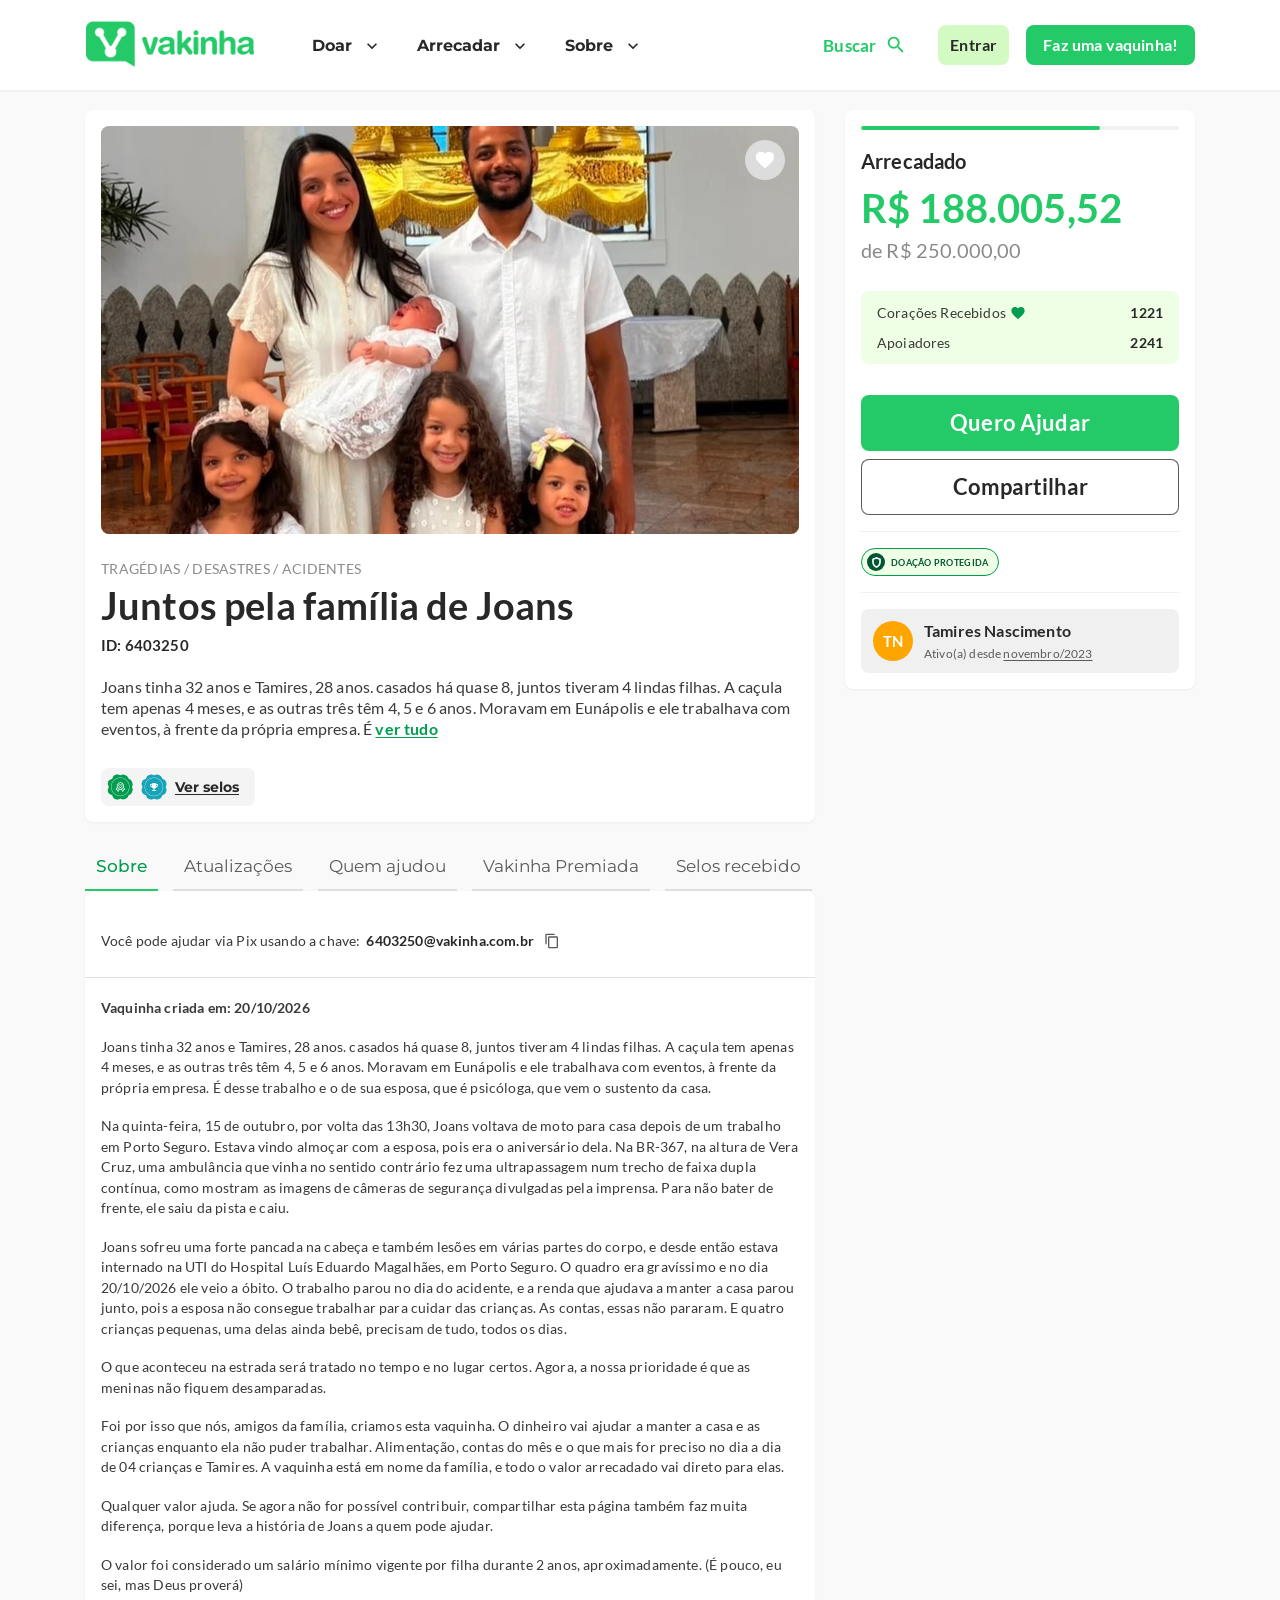
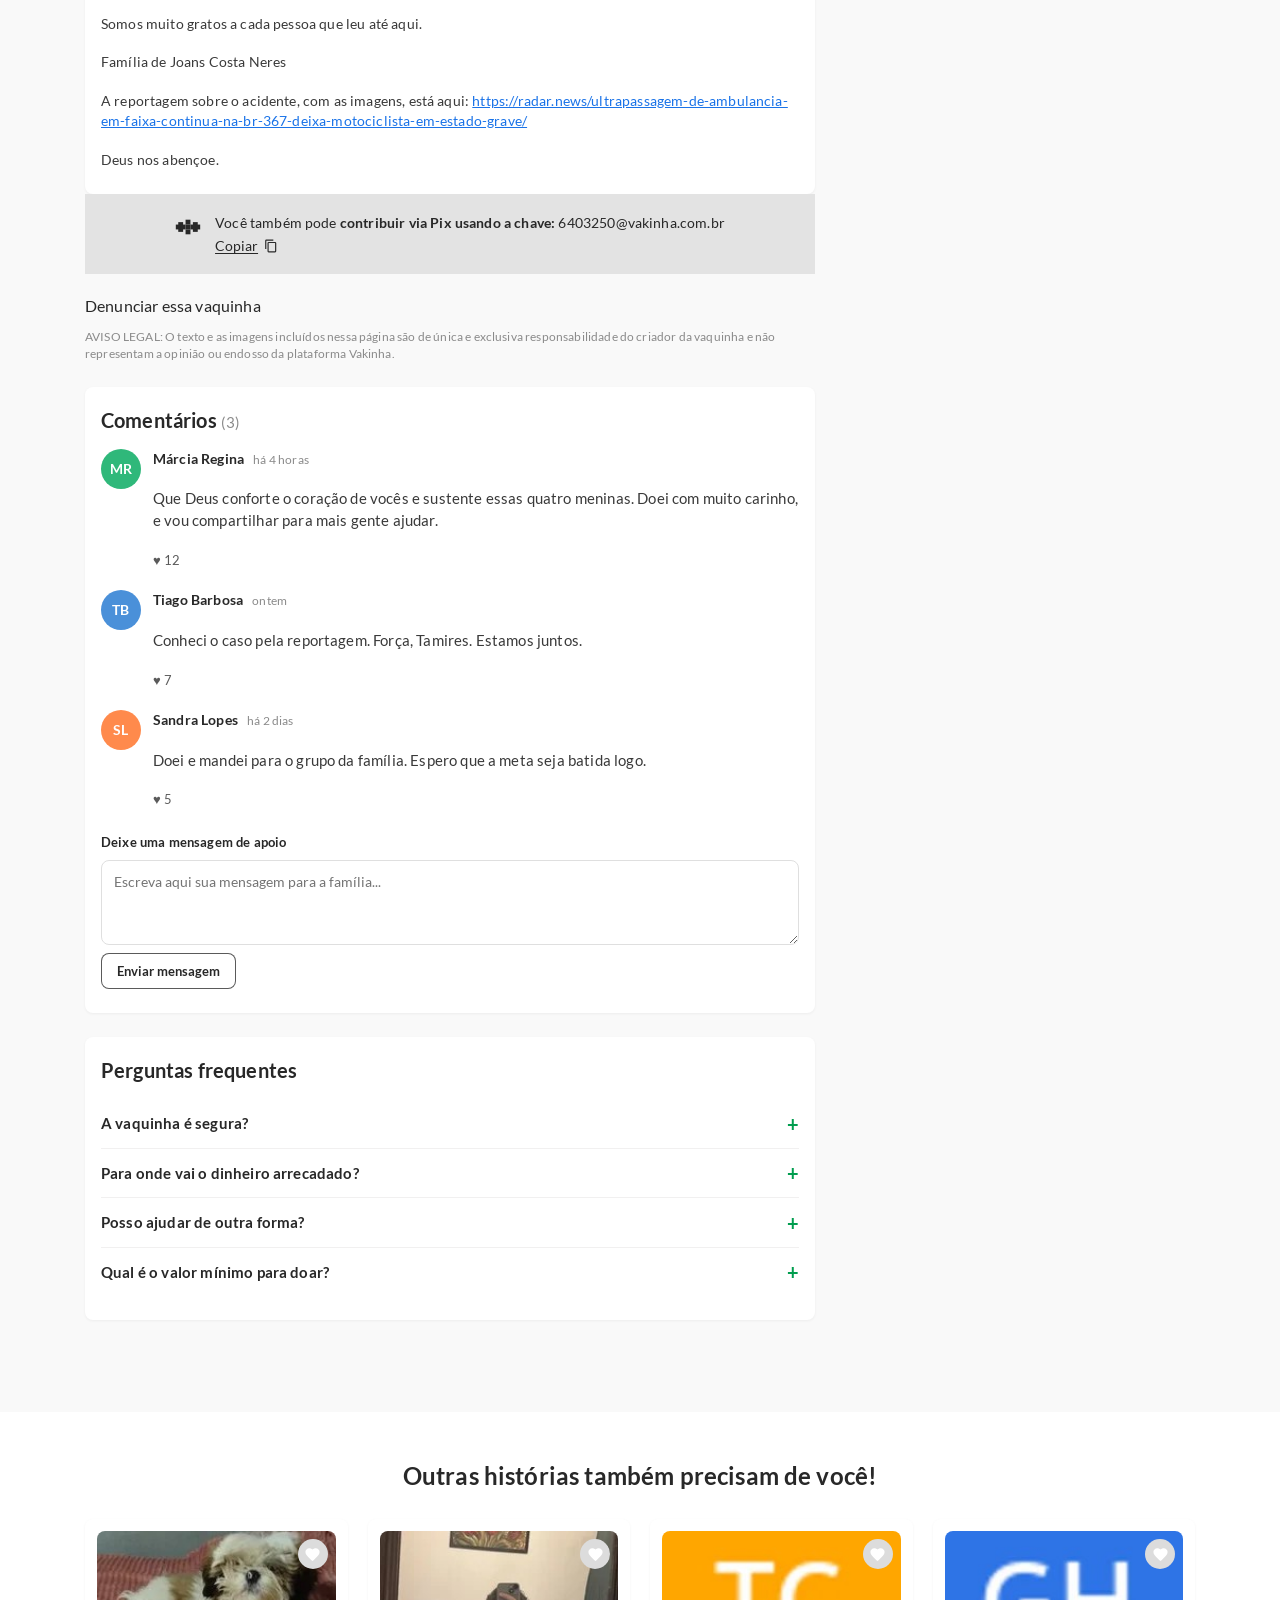
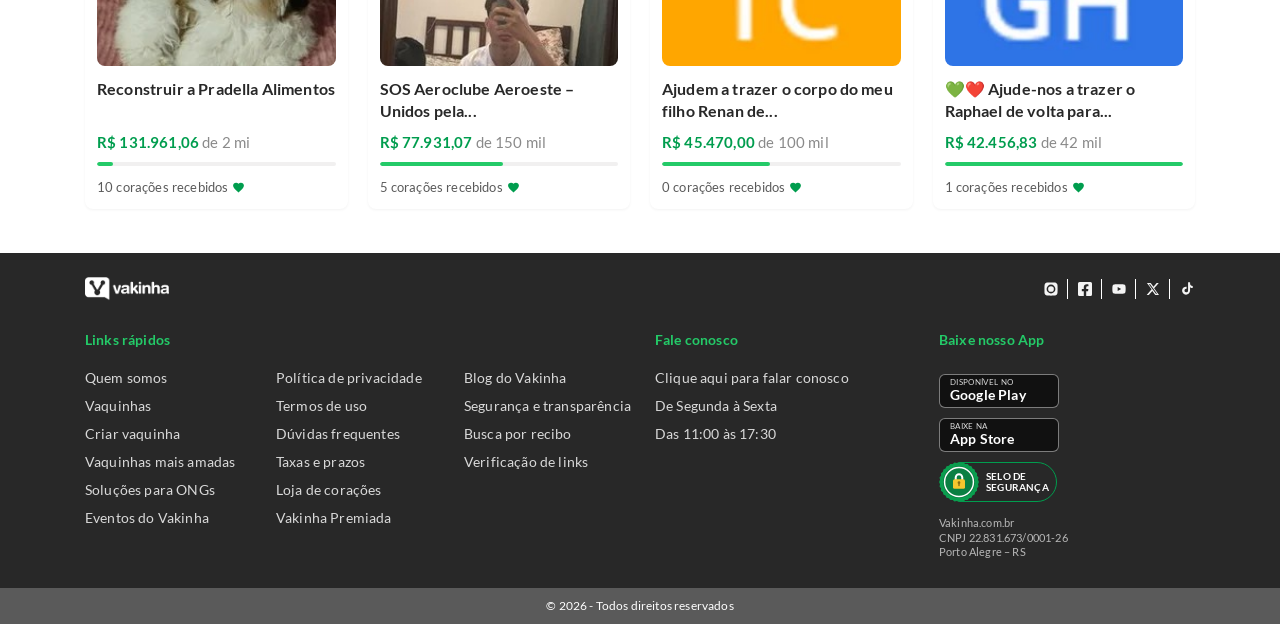
==== index.html @ 7e0cd758 "Front-end de campanha: página de vaquinha + fluxo de doação (PIX e cartão) Pacote estático (HTML/CSS" ====
<!DOCTYPE html>
<html lang="pt-BR">
<head>
<meta charset="utf-8">
<meta name="viewport" content="width=device-width, initial-scale=1">
<title>Juntos pela família de Joans | Organizada por Tamires Nascimento</title>
<meta name="description" content="Vaquinha para ajudar a família de Joans: arrecadado R$ 188.005,52 de R$ 250.000,00. Organizada por Tamires Nascimento.">
<meta name="theme-color" content="#24ca68">
<!-- preview social: caminhos relativos (o pacote não tem domínio definido) -->
<meta property="og:type" content="website">
<meta property="og:locale" content="pt_BR">
<meta property="og:site_name" content="Vakinha">
<meta property="og:title" content="Juntos pela família de Joans">
<meta property="og:description" content="Vaquinha para ajudar a família de Joans: já arrecadamos R$ 188.005,52 de R$ 250.000,00. Organizada por Tamires Nascimento.">
<meta property="og:url" content="index.html">
<meta property="og:image" content="assets/img/hero-campanha.jpg">
<meta property="og:image:type" content="image/jpeg">
<meta property="og:image:width" content="1200">
<meta property="og:image:height" content="630">
<meta property="og:image:alt" content="Família de Joans reunida: Tamires, Joans, o bebê e as três filhas">
<meta name="twitter:card" content="summary_large_image">
<meta name="twitter:title" content="Juntos pela família de Joans">
<meta name="twitter:description" content="Vaquinha para ajudar a família de Joans: já arrecadamos R$ 188.005,52 de R$ 250.000,00.">
<meta name="twitter:image" content="assets/img/hero-campanha.jpg">
<link rel="preload" href="assets/fonts/lato-400.woff2" as="font" type="font/woff2" crossorigin>
<link rel="preload" href="assets/fonts/lato-700.woff2" as="font" type="font/woff2" crossorigin>
<link rel="stylesheet" href="assets/css/style.css">
</head>
<body>

<a class="pular-para-conteudo" href="#conteudo">Ir para o conteúdo</a>

<!-- ============================ HEADER ============================ -->
<header class="site-header">
  <div class="container header-inner">
    <a class="logo" href="index.html" aria-label="Vakinha — página inicial">
      <span class="logo-vakinha" role="img" aria-label="Vakinha"></span>
    </a>

    <button class="menu-toggle" type="button" id="menu-toggle" aria-expanded="false" aria-controls="nav-principal" aria-label="Abrir menu">
      <span class="menu-toggle-barra" aria-hidden="true"></span>
      <span class="menu-toggle-barra" aria-hidden="true"></span>
      <span class="menu-toggle-barra" aria-hidden="true"></span>
    </button>

    <nav class="nav-principal" id="nav-principal" aria-label="Menu principal">
      <ul class="nav-lista">
        <li class="nav-item">
          <button class="nav-link" type="button" aria-expanded="false" aria-controls="submenu-doar">
            Doar
            <svg class="icone-seta" viewBox="0 0 24 24" width="20" height="20" aria-hidden="true" focusable="false"><path d="M7.41 8.59 12 13.17l4.59-4.58L18 10l-6 6-6-6z"/></svg>
          </button>
          <ul class="submenu" id="submenu-doar" hidden>
            <li><a href="index.html">Vaquinhas em destaque</a></li>
            <li><a href="index.html">Buscar vaquinha</a></li>
            <li><a href="doar.html">Doar agora</a></li>
          </ul>
        </li>
        <li class="nav-item">
          <button class="nav-link" type="button" aria-expanded="false" aria-controls="submenu-arrecadar">
            Arrecadar
            <svg class="icone-seta" viewBox="0 0 24 24" width="20" height="20" aria-hidden="true" focusable="false"><path d="M7.41 8.59 12 13.17l4.59-4.58L18 10l-6 6-6-6z"/></svg>
          </button>
          <ul class="submenu" id="submenu-arrecadar" hidden>
            <li><a href="index.html">Criar vaquinha</a></li>
            <li><a href="index.html">Taxas e prazos</a></li>
            <li><a href="index.html">Soluções para ONGs</a></li>
          </ul>
        </li>
        <li class="nav-item">
          <button class="nav-link" type="button" aria-expanded="false" aria-controls="submenu-sobre">
            Sobre
            <svg class="icone-seta" viewBox="0 0 24 24" width="20" height="20" aria-hidden="true" focusable="false"><path d="M7.41 8.59 12 13.17l4.59-4.58L18 10l-6 6-6-6z"/></svg>
          </button>
          <ul class="submenu" id="submenu-sobre" hidden>
            <li><a href="index.html">Quem somos</a></li>
            <li><a href="index.html">Segurança e transparência</a></li>
            <li><a href="index.html">Fale conosco</a></li>
          </ul>
        </li>
      </ul>
    </nav>

    <div class="header-acoes">
      <a class="buscar" href="index.html">
        <span class="buscar-texto">Buscar</span>
        <svg class="icone-lupa" viewBox="0 0 24 24" width="22" height="22" aria-hidden="true" focusable="false"><path d="M15.5 14h-.79l-.28-.27c1.2-1.4 1.82-3.31 1.48-5.34-.47-2.78-2.79-5-5.59-5.34-4.23-.52-7.79 3.04-7.27 7.27.34 2.8 2.56 5.12 5.34 5.59 2.03.34 3.94-.28 5.34-1.48l.27.28v.79l4.25 4.25c.41.41 1.08.41 1.49 0 .41-.41.41-1.08 0-1.49zm-6 0C7.01 14 5 11.99 5 9.5S7.01 5 9.5 5 14 7.01 14 9.5 11.99 14 9.5 14"/></svg>
      </a>
      <a class="pill" href="index.html">Entrar</a>
      <a class="btn btn-primario" href="index.html">Faz uma vaquinha!</a>
    </div>
  </div>
</header>

<!-- ============================= MAIN ============================= -->
<main id="conteudo">
  <div class="container layout-campanha">

    <!-- ------------------------ coluna esquerda ------------------------ -->
    <div class="coluna-principal">

      <article class="card card-campanha">
        <figure class="hero">
          <img class="hero-img" src="assets/img/hero-campanha.jpg"
               alt="Família de Joans reunida: Tamires, Joans, o bebê e as três filhas"
               width="698" height="408" fetchpriority="high" decoding="async">
          <button class="hero-coracao" type="button" id="btn-coracao"
                  aria-pressed="false" aria-label="Enviar coração para esta vaquinha" data-cy="give-sticker-button">
            <svg viewBox="0 0 24 24" width="22" height="22" aria-hidden="true" focusable="false"><path d="M12 21.35l-1.45-1.32C5.4 15.36 2 12.28 2 8.5 2 5.42 4.42 3 7.5 3c1.74 0 3.41.81 4.5 2.09C13.09 3.81 14.76 3 16.5 3 19.58 3 22 5.42 22 8.5c0 3.78-3.4 6.86-8.55 11.54L12 21.35z"/></svg>
          </button>
        </figure>

        <p class="categoria">Tragédias / Desastres / Acidentes</p>
        <h1 class="titulo-campanha">Juntos pela família de Joans</h1>
        <p class="id-campanha">ID: 6403250</p>

        <p class="resumo" id="resumo-campanha">
          Joans tinha 32 anos e Tamires, 28 anos. casados há quase 8, juntos tiveram 4 lindas filhas.
          A caçula tem apenas 4 meses, e as outras três têm 4, 5 e 6 anos. Moravam em Eunápolis e ele
          trabalhava com eventos, à frente da própria empresa. É
          <a class="ver-tudo" href="#painel-sobre" data-aba-alvo="sobre">ver tudo</a>
        </p>

        <div class="selos">
          <img class="selo-badge" src="assets/img/badge-1.png" alt="Selo: vaquinha mais amada da semana" width="26" height="26">
          <img class="selo-badge" src="assets/img/badge-2.png" alt="Selo: vaquinha mais amada da categoria" width="26" height="26">
          <a class="ver-selos" href="#painel-selos" data-aba-alvo="selos">Ver selos</a>
        </div>
      </article>

      <!-- ---------------------------- abas ---------------------------- -->
      <div class="abas" role="tablist" aria-label="Seções da vaquinha">
        <button class="aba is-ativa" type="button" role="tab" id="aba-sobre"
                aria-selected="true" aria-controls="grupo-sobre" data-painel="sobre">Sobre</button>
        <button class="aba" type="button" role="tab" id="aba-atualizacoes"
                aria-selected="false" aria-controls="grupo-atualizacoes" data-painel="atualizacoes" tabindex="-1">Atualizações</button>
        <button class="aba" type="button" role="tab" id="aba-quem-ajudou"
                aria-selected="false" aria-controls="grupo-quem-ajudou" data-painel="quem-ajudou" tabindex="-1">Quem ajudou</button>
        <button class="aba" type="button" role="tab" id="aba-premiada"
                aria-selected="false" aria-controls="grupo-premiada" data-painel="premiada" tabindex="-1">Vakinha Premiada</button>
        <button class="aba" type="button" role="tab" id="aba-selos"
                aria-selected="false" aria-controls="grupo-selos" data-painel="selos" tabindex="-1">Selos recebido</button>
      </div>

      <!-- --------------------------- painel: Sobre --------------------------- -->
      <div class="grupo-painel" id="grupo-sobre" role="tabpanel" aria-labelledby="aba-sobre" tabindex="0">
        <section class="card painel">
          <p class="pix-linha">
            Você pode ajudar via Pix usando a chave:
            <strong class="pix-chave">6403250@vakinha.com.br</strong>
            <button class="btn-copiar-icone" type="button" data-copiar="6403250@vakinha.com.br" aria-label="Copiar a chave Pix">
              <svg viewBox="0 0 24 24" width="16" height="16" aria-hidden="true" focusable="false"><path d="M16 1H4a2 2 0 0 0-2 2v14h2V3h12V1zm3 4H8a2 2 0 0 0-2 2v14a2 2 0 0 0 2 2h11a2 2 0 0 0 2-2V7a2 2 0 0 0-2-2zm0 16H8V7h11v14z"/></svg>
            </button>
          </p>

          <div class="divisor-painel"></div>

          <p class="painel-data">Vaquinha criada em: 20/10/2026</p>

          <p>Joans tinha 32 anos e Tamires, 28 anos. casados há quase 8, juntos tiveram 4 lindas filhas.
            A caçula tem apenas 4 meses, e as outras três têm 4, 5 e 6 anos. Moravam em Eunápolis e ele
            trabalhava com eventos, à frente da própria empresa. É desse trabalho e o de sua esposa, que é
            psicóloga, que vem o sustento da casa.</p>

          <p>Na quinta-feira, 15 de outubro, por volta das 13h30, Joans voltava de moto para casa depois de
            um trabalho em Porto Seguro. Estava vindo almoçar com a esposa, pois era o aniversário dela. Na
            BR-367, na altura de Vera Cruz, uma ambulância que vinha no sentido contrário fez uma
            ultrapassagem num trecho de faixa dupla contínua, como mostram as imagens de câmeras de
            segurança divulgadas pela imprensa. Para não bater de frente, ele saiu da pista e caiu.</p>

          <p>Joans sofreu uma forte pancada na cabeça e também lesões em várias partes do corpo, e desde
            então estava internado na UTI do Hospital Luís Eduardo Magalhães, em Porto Seguro. O quadro era
            gravíssimo e no dia 20/10/2026 ele veio a óbito. O trabalho parou no dia do acidente, e a renda
            que ajudava a manter a casa parou junto, pois a esposa não consegue trabalhar para cuidar das
            crianças. As contas, essas não pararam. E quatro crianças pequenas, uma delas ainda bebê,
            precisam de tudo, todos os dias.</p>

          <p>O que aconteceu na estrada será tratado no tempo e no lugar certos. Agora, a nossa prioridade é
            que as meninas não fiquem desamparadas.</p>

          <p>Foi por isso que nós, amigos da família, criamos esta vaquinha. O dinheiro vai ajudar a manter a
            casa e as crianças enquanto ela não puder trabalhar. Alimentação, contas do mês e o que mais for
            preciso no dia a dia de 04 crianças e Tamires. A vaquinha está em nome da família, e todo o valor
            arrecadado vai direto para elas.</p>

          <p>Qualquer valor ajuda. Se agora não for possível contribuir, compartilhar esta página também faz
            muita diferença, porque leva a história de Joans a quem pode ajudar.</p>

          <p>O valor foi considerado um salário mínimo vigente por filha durante 2 anos, aproximadamente.
            (É pouco, eu sei, mas Deus proverá)</p>

          <p>Somos muito gratos a cada pessoa que leu até aqui.</p>

          <p>Família de Joans Costa Neres</p>

          <p>A reportagem sobre o acidente, com as imagens, está aqui:
            <a class="link-externo" href="#painel-sobre">
              https://radar.news/ultrapassagem-de-ambulancia-em-faixa-continua-na-br-367-deixa-motociclista-em-estado-grave/</a></p>

          <p>Deus nos abençoe.</p>
        </section>

        <div class="pix-band">
          <div class="pix-band-conteudo">
            <svg class="pix-band-icone" viewBox="0 0 32 32" width="26" height="26" aria-hidden="true" focusable="false">
              <g fill="#282828">
                <rect x="1" y="13" width="6" height="6"/><rect x="4" y="10" width="6" height="6"/><rect x="4" y="16" width="6" height="6"/>
                <rect x="7" y="13" width="6" height="6"/><rect x="13" y="7" width="6" height="6"/><rect x="13" y="13" width="6" height="6"/>
                <rect x="13" y="19" width="6" height="6"/><rect x="19" y="13" width="6" height="6"/><rect x="22" y="10" width="6" height="6"/>
                <rect x="22" y="16" width="6" height="6"/><rect x="25" y="13" width="6" height="6"/>
              </g>
            </svg>
            <div class="pix-band-textos">
              <p>Você também pode <strong>contribuir via Pix usando a chave:</strong> 6403250@vakinha.com.br</p>
              <button class="btn-copiar-texto" type="button" data-copiar="6403250@vakinha.com.br">
                Copiar
                <svg viewBox="0 0 24 24" width="14" height="14" aria-hidden="true" focusable="false"><path d="M16 1H4a2 2 0 0 0-2 2v14h2V3h12V1zm3 4H8a2 2 0 0 0-2 2v14a2 2 0 0 0 2 2h11a2 2 0 0 0 2-2V7a2 2 0 0 0-2-2zm0 16H8V7h11v14z"/></svg>
              </button>
            </div>
          </div>
        </div>

        <a class="denunciar" href="#conteudo">Denunciar essa vaquinha</a>

        <p class="aviso-legal">
          AVISO LEGAL: O texto e as imagens incluídos nessa página são de única e exclusiva responsabilidade
          do criador da vaquinha e não representam a opinião ou endosso da plataforma Vakinha.
        </p>
      </div>

      <!-- ----------------------- painel: Atualizações ----------------------- -->
      <div class="grupo-painel" id="grupo-atualizacoes" role="tabpanel" aria-labelledby="aba-atualizacoes" tabindex="0" hidden>
        <section class="card painel">
          <article class="atualizacao">
            <p class="atualizacao-data">22 de outubro de 2026</p>
            <h2 class="atualizacao-titulo">Agradecimento da família</h2>
            <p>Em nome da Tamires e das meninas, agradecemos de coração cada pessoa que doou, compartilhou e
              orou por esta família. O que era um gesto pequeno, somado ao de tanta gente, virou o sustento de
              uma casa inteira.</p>
            <p>Continuamos atualizando por aqui a cada avanço. Qualquer valor ajuda, e compartilhar também.</p>
          </article>
          <div class="divisor-painel"></div>
          <article class="atualizacao">
            <p class="atualizacao-data">20 de outubro de 2026</p>
            <h2 class="atualizacao-titulo">Vaquinha criada</h2>
            <p>Amigos da família criaram esta vaquinha para manter a casa e as quatro crianças enquanto a
              Tamires não puder trabalhar. Toda a renda da família vinha do trabalho do Joans.</p>
          </article>
        </section>
      </div>

      <!-- ------------------------ painel: Quem ajudou ------------------------ -->
      <div class="grupo-painel" id="grupo-quem-ajudou" role="tabpanel" aria-labelledby="aba-quem-ajudou" tabindex="0" hidden>
        <section class="card painel">
          <div class="quem-ajudou-topo">
            <p class="quem-ajudou-total"><strong>2241</strong> pessoas já ajudaram esta vaquinha</p>
            <p class="quem-ajudou-sub">Corações recebidos: <strong>1221</strong></p>
          </div>
          <div class="divisor-painel"></div>
          <ul class="lista-doadores">
            <li class="doador">
              <span class="avatar-inicial avatar-verde" aria-hidden="true">AP</span>
              <div class="doador-info">
                <p class="doador-nome">Ana Paula Ribeiro</p>
                <p class="doador-hora">há 2 horas</p>
              </div>
              <p class="doador-valor">R$ 100,00</p>
            </li>
            <li class="doador">
              <span class="avatar-inicial avatar-azul" aria-hidden="true">MV</span>
              <div class="doador-info">
                <p class="doador-nome">Marcos Vinícius Alves</p>
                <p class="doador-hora">há 3 horas</p>
              </div>
              <p class="doador-valor">R$ 50,00</p>
            </li>
            <li class="doador">
              <span class="avatar-inicial avatar-laranja" aria-hidden="true">JS</span>
              <div class="doador-info">
                <p class="doador-nome">Juliana Souza</p>
                <p class="doador-hora">há 5 horas</p>
              </div>
              <p class="doador-valor">R$ 200,00</p>
            </li>
            <li class="doador">
              <span class="avatar-inicial avatar-verde" aria-hidden="true">RN</span>
              <div class="doador-info">
                <p class="doador-nome">Roberto Nascimento</p>
                <p class="doador-hora">há 6 horas</p>
              </div>
              <p class="doador-valor">R$ 25,00</p>
            </li>
            <li class="doador">
              <span class="avatar-inicial avatar-roxo" aria-hidden="true">FL</span>
              <div class="doador-info">
                <p class="doador-nome">Fernanda Lima Castro</p>
                <p class="doador-hora">ontem</p>
              </div>
              <p class="doador-valor">R$ 150,00</p>
            </li>
            <li class="doador">
              <span class="avatar-inicial avatar-azul" aria-hidden="true">CE</span>
              <div class="doador-info">
                <p class="doador-nome">Carlos Eduardo Prado</p>
                <p class="doador-hora">ontem</p>
              </div>
              <p class="doador-valor">R$ 30,00</p>
            </li>
            <li class="doador">
              <span class="avatar-inicial avatar-laranja" aria-hidden="true">PA</span>
              <div class="doador-info">
                <p class="doador-nome">Patrícia Andrade</p>
                <p class="doador-hora">há 2 dias</p>
              </div>
              <p class="doador-valor">R$ 500,00</p>
            </li>
            <li class="doador">
              <span class="avatar-inicial avatar-verde" aria-hidden="true">LM</span>
              <div class="doador-info">
                <p class="doador-nome">Lucas Moreira</p>
                <p class="doador-hora">há 2 dias</p>
              </div>
              <p class="doador-valor">R$ 70,00</p>
            </li>
          </ul>
        </section>
      </div>

      <!-- --------------------- painel: Vakinha Premiada --------------------- -->
      <div class="grupo-painel" id="grupo-premiada" role="tabpanel" aria-labelledby="aba-premiada" tabindex="0" hidden>
        <section class="card painel">
          <h2 class="painel-titulo">Vakinha Premiada</h2>
          <p class="painel-texto">Ao doar para esta vaquinha você pode concorrer a prêmios do Vakinha Premiada:
            cada doação pode vir acompanhada de números da sorte, e quem criou a vaquinha concorre junto.</p>
          <div class="card-premiada">
            <p class="card-premiada-titulo">5 números da sorte — Grátis</p>
            <p class="card-premiada-texto">Você e quem criou a vaquinha concorrem ao sorteio de
              R$ 15.000,00 do Vakinha Premiada.</p>
          </div>
          <div class="card-premiada">
            <p class="card-premiada-titulo">5 corações — R$ 4,99</p>
            <p class="card-premiada-texto">Destacam essa vaquinha na plataforma e ajudam a história a chegar
              em mais gente.</p>
          </div>
          <p class="painel-nota">O sorteio é realizado pela plataforma Vakinha. Consulte o regulamento
            completo no site oficial.</p>
        </section>
      </div>

      <!-- ----------------------- painel: Selos recebido ----------------------- -->
      <div class="grupo-painel" id="grupo-selos" role="tabpanel" aria-labelledby="aba-selos" tabindex="0" hidden>
        <section class="card painel">
          <h2 class="painel-titulo">Selos recebido</h2>
          <ul class="lista-selos">
            <li class="item-selo">
              <img src="assets/img/badge-1.png" alt="" width="52" height="52" loading="lazy">
              <div>
                <p class="item-selo-titulo">Entre as mais amadas da semana</p>
                <p class="item-selo-texto">Reconhecimento dado às vaquinhas que mais receberam corações nos
                  últimos 7 dias.</p>
              </div>
            </li>
            <li class="item-selo">
              <img src="assets/img/badge-2.png" alt="" width="52" height="52" loading="lazy">
              <div>
                <p class="item-selo-titulo">Mais amada da categoria</p>
                <p class="item-selo-texto">Selo de destaque entre as vaquinhas de
                  Tragédias / Desastres / Acidentes.</p>
              </div>
            </li>
            <li class="item-selo">
              <img src="assets/img/selo-vakinha.png" alt="" width="52" height="52" loading="lazy">
              <div>
                <p class="item-selo-titulo">Doação protegida</p>
                <p class="item-selo-texto">Toda doação feita pelo Vakinha passa por verificação de segurança
                  e antifraude.</p>
              </div>
            </li>
          </ul>
        </section>
      </div>

      <!-- ---------------------------- Comentários ---------------------------- -->
      <section class="card painel secao-extra" aria-labelledby="titulo-comentarios">
        <h2 class="painel-titulo" id="titulo-comentarios">Comentários <span class="contador">(3)</span></h2>
        <ul class="lista-comentarios">
          <li class="comentario">
            <span class="avatar-inicial avatar-verde" aria-hidden="true">MR</span>
            <div class="comentario-corpo">
              <p class="comentario-topo"><strong>Márcia Regina</strong> <span class="comentario-hora">há 4 horas</span></p>
              <p class="comentario-texto">Que Deus conforte o coração de vocês e sustente essas quatro
                meninas. Doei com muito carinho, e vou compartilhar para mais gente ajudar.</p>
              <p class="comentario-acoes"><button class="btn-acao" type="button" data-acao="coracao">♥ 12</button></p>
            </div>
          </li>
          <li class="comentario">
            <span class="avatar-inicial avatar-azul" aria-hidden="true">TB</span>
            <div class="comentario-corpo">
              <p class="comentario-topo"><strong>Tiago Barbosa</strong> <span class="comentario-hora">ontem</span></p>
              <p class="comentario-texto">Conheci o caso pela reportagem. Força, Tamires. Estamos juntos.</p>
              <p class="comentario-acoes"><button class="btn-acao" type="button" data-acao="coracao">♥ 7</button></p>
            </div>
          </li>
          <li class="comentario">
            <span class="avatar-inicial avatar-laranja" aria-hidden="true">SL</span>
            <div class="comentario-corpo">
              <p class="comentario-topo"><strong>Sandra Lopes</strong> <span class="comentario-hora">há 2 dias</span></p>
              <p class="comentario-texto">Doei e mandei para o grupo da família. Espero que a meta seja
                batida logo.</p>
              <p class="comentario-acoes"><button class="btn-acao" type="button" data-acao="coracao">♥ 5</button></p>
            </div>
          </li>
        </ul>
        <form class="form-comentario" onsubmit="return false;">
          <label class="rotulo" for="novo-comentario">Deixe uma mensagem de apoio</label>
          <textarea class="campo" id="novo-comentario" name="comentario" rows="3"
                    placeholder="Escreva aqui sua mensagem para a família..." maxlength="500"></textarea>
          <button class="btn btn-outline btn-pequeno" type="button" id="btn-enviar-comentario">Enviar mensagem</button>
        </form>
      </section>

      <!-- ------------------------ Perguntas frequentes ------------------------ -->
      <section class="card painel secao-extra" aria-labelledby="titulo-faq" id="faq">
        <h2 class="painel-titulo" id="titulo-faq">Perguntas frequentes</h2>
        <details class="faq-item">
          <summary class="faq-pergunta">A vaquinha é segura?</summary>
          <p class="faq-resposta">Sim. Toda doação feita pelo Vakinha passa por verificação de segurança, e a
            página exibe o selo <strong>Doação Protegida</strong>. O dinheiro arrecadado fica vinculado à
            vaquinha e é transferido para a família responsável.</p>
        </details>
        <details class="faq-item">
          <summary class="faq-pergunta">Para onde vai o dinheiro arrecadado?</summary>
          <p class="faq-resposta">O valor vai direto para a família, para manter a casa, a alimentação e as
            contas do mês das quatro crianças enquanto a Tamires não puder trabalhar.</p>
        </details>
        <details class="faq-item">
          <summary class="faq-pergunta">Posso ajudar de outra forma?</summary>
          <p class="faq-resposta">Pode. Compartilhar esta página já faz muita diferença: leva a história do
            Joans a quem pode ajudar. Também é possível contribuir via Pix usando a chave
            <strong>6403250@vakinha.com.br</strong>.</p>
        </details>
        <details class="faq-item">
          <summary class="faq-pergunta">Qual é o valor mínimo para doar?</summary>
          <p class="faq-resposta">A doação mínima é de R$ 5,00, por Pix ou cartão de crédito. Qualquer valor
            ajuda, e você pode acompanhar o total arrecadado nesta mesma página.</p>
        </details>
      </section>

    </div>

    <!-- -------------------------- sidebar -------------------------- -->
    <aside class="coluna-lateral" aria-label="Resumo da vaquinha">
      <div class="card card-doacao">
        <div class="progresso" role="progressbar" aria-valuemin="0" aria-valuemax="100" aria-valuenow="75"
             aria-label="Progresso da vaquinha" id="progresso-campanha">
          <div class="progresso-fill" id="progresso-fill" data-pct="75.202208" style="width:0"></div>
        </div>

        <p class="rotulo-arrecadado">Arrecadado</p>
        <p class="valor-grande">R$ 188.005,52</p>
        <p class="meta">de R$ 250.000,00</p>

        <div class="caixa-destaque">
          <div class="destaque-linha">
            <span>Corações Recebidos
              <svg class="icone-coracao" viewBox="0 0 24 24" width="16" height="16" aria-hidden="true" focusable="false"><path d="M12 21.35l-1.45-1.32C5.4 15.36 2 12.28 2 8.5 2 5.42 4.42 3 7.5 3c1.74 0 3.41.81 4.5 2.09C13.09 3.81 14.76 3 16.5 3 19.58 3 22 5.42 22 8.5c0 3.78-3.4 6.86-8.55 11.54L12 21.35z"/></svg>
            </span>
            <strong>1221</strong>
          </div>
          <div class="destaque-linha">
            <span>Apoiadores</span>
            <strong>2241</strong>
          </div>
        </div>

        <a class="btn btn-primario btn-bloco" href="doar.html" id="btn-quero-ajudar">Quero Ajudar</a>
        <button class="btn btn-outline btn-bloco" type="button" id="btn-compartilhar" aria-label="Compartilhar esta vaquinha">Compartilhar</button>

        <div class="divisor"></div>

        <p class="selo-protegida"><span class="selo-protegida-icone" aria-hidden="true">
          <svg viewBox="0 0 24 24" width="13" height="13" focusable="false"><path d="M12 2 4 5v6.1c0 5 3.4 9.6 8 10.9 4.6-1.3 8-5.9 8-10.9V5l-8-3zm0 3.2 5 1.9v4c0 3.4-2 6.6-5 7.8-3-1.2-5-4.4-5-7.8v-4l5-1.9z"/></svg>
        </span>Doação Protegida</p>

        <div class="divisor"></div>

        <div class="organizador">
          <span class="avatar-inicial avatar-grande avatar-laranja-claro" aria-hidden="true">TN</span>
          <div class="organizador-info">
            <p class="organizador-nome">Tamires Nascimento</p>
            <p class="organizador-sub">Ativo(a) desde <a href="#conteudo">novembro/2023</a></p>
          </div>
        </div>
      </div>
    </aside>
  </div>

  <!-- ----------------------- outras histórias ----------------------- -->
  <section class="relacionadas" aria-labelledby="titulo-relacionadas">
    <div class="container">
      <h2 class="relacionadas-titulo" id="titulo-relacionadas">Outras histórias também precisam de você!</h2>
      <ul class="relacionadas-grid">
        <li class="card card-relacionada">
          <a class="relacionada-link" href="index.html">
            <figure class="relacionada-figura">
              <img src="assets/img/avatar-4.jpg" alt="" width="230" height="130" loading="lazy">
              <span class="relacionada-coracao" aria-hidden="true">
                <svg viewBox="0 0 24 24" width="17" height="17" focusable="false"><path d="M12 21.35l-1.45-1.32C5.4 15.36 2 12.28 2 8.5 2 5.42 4.42 3 7.5 3c1.74 0 3.41.81 4.5 2.09C13.09 3.81 14.76 3 16.5 3 19.58 3 22 5.42 22 8.5c0 3.78-3.4 6.86-8.55 11.54L12 21.35z"/></svg>
              </span>
            </figure>
            <h3 class="relacionada-titulo">Reconstruir a Pradella Alimentos</h3>
            <p class="relacionada-valor"><strong>R$ 131.961,06</strong> <span>de 2 mi</span></p>
            <div class="progresso progresso-mini"><div class="progresso-fill" data-pct="6.6" style="width:6.6%"></div></div>
            <p class="relacionada-meta">10 corações recebidos
              <svg class="icone-coracao" viewBox="0 0 24 24" width="13" height="13" aria-hidden="true" focusable="false"><path d="M12 21.35l-1.45-1.32C5.4 15.36 2 12.28 2 8.5 2 5.42 4.42 3 7.5 3c1.74 0 3.41.81 4.5 2.09C13.09 3.81 14.76 3 16.5 3 19.58 3 22 5.42 22 8.5c0 3.78-3.4 6.86-8.55 11.54L12 21.35z"/></svg>
            </p>
          </a>
        </li>
        <li class="card card-relacionada">
          <a class="relacionada-link" href="index.html">
            <figure class="relacionada-figura">
              <img src="assets/img/avatar-2.jpg" alt="" width="230" height="130" loading="lazy">
              <span class="relacionada-coracao" aria-hidden="true">
                <svg viewBox="0 0 24 24" width="17" height="17" focusable="false"><path d="M12 21.35l-1.45-1.32C5.4 15.36 2 12.28 2 8.5 2 5.42 4.42 3 7.5 3c1.74 0 3.41.81 4.5 2.09C13.09 3.81 14.76 3 16.5 3 19.58 3 22 5.42 22 8.5c0 3.78-3.4 6.86-8.55 11.54L12 21.35z"/></svg>
              </span>
            </figure>
            <h3 class="relacionada-titulo">SOS Aeroclube Aeroeste – Unidos pela...</h3>
            <p class="relacionada-valor"><strong>R$ 77.931,07</strong> <span>de 150 mil</span></p>
            <div class="progresso progresso-mini"><div class="progresso-fill" data-pct="51.95" style="width:51.95%"></div></div>
            <p class="relacionada-meta">5 corações recebidos
              <svg class="icone-coracao" viewBox="0 0 24 24" width="13" height="13" aria-hidden="true" focusable="false"><path d="M12 21.35l-1.45-1.32C5.4 15.36 2 12.28 2 8.5 2 5.42 4.42 3 7.5 3c1.74 0 3.41.81 4.5 2.09C13.09 3.81 14.76 3 16.5 3 19.58 3 22 5.42 22 8.5c0 3.78-3.4 6.86-8.55 11.54L12 21.35z"/></svg>
            </p>
          </a>
        </li>
        <li class="card card-relacionada">
          <a class="relacionada-link" href="index.html">
            <figure class="relacionada-figura">
              <img src="assets/img/avatar-1.jpg" alt="" width="230" height="130" loading="lazy">
              <span class="relacionada-coracao" aria-hidden="true">
                <svg viewBox="0 0 24 24" width="17" height="17" focusable="false"><path d="M12 21.35l-1.45-1.32C5.4 15.36 2 12.28 2 8.5 2 5.42 4.42 3 7.5 3c1.74 0 3.41.81 4.5 2.09C13.09 3.81 14.76 3 16.5 3 19.58 3 22 5.42 22 8.5c0 3.78-3.4 6.86-8.55 11.54L12 21.35z"/></svg>
              </span>
            </figure>
            <h3 class="relacionada-titulo">Ajudem a trazer o corpo do meu filho Renan de...</h3>
            <p class="relacionada-valor"><strong>R$ 45.470,00</strong> <span>de 100 mil</span></p>
            <div class="progresso progresso-mini"><div class="progresso-fill" data-pct="45.47" style="width:45.47%"></div></div>
            <p class="relacionada-meta">0 corações recebidos
              <svg class="icone-coracao" viewBox="0 0 24 24" width="13" height="13" aria-hidden="true" focusable="false"><path d="M12 21.35l-1.45-1.32C5.4 15.36 2 12.28 2 8.5 2 5.42 4.42 3 7.5 3c1.74 0 3.41.81 4.5 2.09C13.09 3.81 14.76 3 16.5 3 19.58 3 22 5.42 22 8.5c0 3.78-3.4 6.86-8.55 11.54L12 21.35z"/></svg>
            </p>
          </a>
        </li>
        <li class="card card-relacionada">
          <a class="relacionada-link" href="index.html">
            <figure class="relacionada-figura">
              <img src="assets/img/avatar-3.jpg" alt="" width="230" height="130" loading="lazy">
              <span class="relacionada-coracao" aria-hidden="true">
                <svg viewBox="0 0 24 24" width="17" height="17" focusable="false"><path d="M12 21.35l-1.45-1.32C5.4 15.36 2 12.28 2 8.5 2 5.42 4.42 3 7.5 3c1.74 0 3.41.81 4.5 2.09C13.09 3.81 14.76 3 16.5 3 19.58 3 22 5.42 22 8.5c0 3.78-3.4 6.86-8.55 11.54L12 21.35z"/></svg>
              </span>
            </figure>
            <h3 class="relacionada-titulo">💚❤️ Ajude-nos a trazer o Raphael de volta para...</h3>
            <p class="relacionada-valor"><strong>R$ 42.456,83</strong> <span>de 42 mil</span></p>
            <div class="progresso progresso-mini"><div class="progresso-fill" data-pct="100" style="width:100%"></div></div>
            <p class="relacionada-meta">1 corações recebidos
              <svg class="icone-coracao" viewBox="0 0 24 24" width="13" height="13" aria-hidden="true" focusable="false"><path d="M12 21.35l-1.45-1.32C5.4 15.36 2 12.28 2 8.5 2 5.42 4.42 3 7.5 3c1.74 0 3.41.81 4.5 2.09C13.09 3.81 14.76 3 16.5 3 19.58 3 22 5.42 22 8.5c0 3.78-3.4 6.86-8.55 11.54L12 21.35z"/></svg>
            </p>
          </a>
        </li>
      </ul>
    </div>
  </section>
</main>

<!-- ============================= FOOTER ============================= -->
<footer class="footer">
  <div class="container footer-inner">
    <div class="footer-topo">
      <a class="footer-logo" href="index.html" aria-label="Vakinha — página inicial">
        <img src="assets/img/logo-vakinha.png" alt="Vakinha" width="95" height="27">
      </a>
      <ul class="footer-social" aria-label="Redes sociais">
        <li><a href="index.html" aria-label="Instagram">
          <svg viewBox="0 0 24 24" width="18" height="18" aria-hidden="true" focusable="false"><path d="M12 2.2c3.2 0 3.6 0 4.9.1 1.2.1 1.8.2 2.2.4.6.2 1 .5 1.4.9.4.4.7.8.9 1.4.2.4.4 1 .4 2.2.1 1.3.1 1.7.1 4.9s0 3.6-.1 4.9c-.1 1.2-.2 1.8-.4 2.2-.2.6-.5 1-.9 1.4-.4.4-.8.7-1.4.9-.4.2-1 .4-2.2.4-1.3.1-1.7.1-4.9.1s-3.6 0-4.9-.1c-1.2-.1-1.8-.2-2.2-.4-.6-.2-1-.5-1.4-.9-.4-.4-.7-.8-.9-1.4-.2-.4-.4-1-.4-2.2C2.2 15.6 2.2 15.2 2.2 12s0-3.6.1-4.9c.1-1.2.2-1.8.4-2.2.2-.6.5-1 .9-1.4.4-.4.8-.7 1.4-.9.4-.2 1-.4 2.2-.4C8.4 2.2 8.8 2.2 12 2.2zm0 3.2A6.6 6.6 0 1 0 18.6 12 6.6 6.6 0 0 0 12 5.4zm0 10.9A4.3 4.3 0 1 1 16.3 12 4.3 4.3 0 0 1 12 16.3zm6.9-11.2a1.6 1.6 0 1 1-1.6-1.6 1.6 1.6 0 0 1 1.6 1.6z"/></svg>
        </a></li>
        <li><a href="index.html" aria-label="Facebook">
          <svg viewBox="0 0 448 512" width="16" height="18" aria-hidden="true" focusable="false"><path d="M400 32H48A48 48 0 0 0 0 80v352a48 48 0 0 0 48 48h137.25V327.69h-63V256h63v-54.64c0-62.15 37-96.48 93.67-96.48 27.14 0 55.52 4.84 55.52 4.84v61h-31.27c-30.81 0-40.42 19.12-40.42 38.73V256h68.78l-11 71.69h-57.78V480H400a48 48 0 0 0 48-48V80a48 48 0 0 0-48-48z"/></svg>
        </a></li>
        <li><a href="index.html" aria-label="YouTube">
          <svg viewBox="0 0 24 24" width="18" height="18" aria-hidden="true" focusable="false"><path d="M21.6 7.2a2.5 2.5 0 0 0-1.8-1.8C18.2 5 12 5 12 5s-6.2 0-7.8.4A2.5 2.5 0 0 0 2.4 7.2 26 26 0 0 0 2 12a26 26 0 0 0 .4 4.8 2.5 2.5 0 0 0 1.8 1.8C5.8 19 12 19 12 19s6.2 0 7.8-.4a2.5 2.5 0 0 0 1.8-1.8A26 26 0 0 0 22 12a26 26 0 0 0-.4-4.8zM10 15V9l5.2 3z"/></svg>
        </a></li>
        <li><a href="index.html" aria-label="X">
          <svg viewBox="0 0 24 24" width="16" height="16" aria-hidden="true" focusable="false"><path d="M17.5 3h3.2l-7 8 7.3 10h-5.6l-4.4-6.1L5.7 21H2.5l7.4-8.5L2.9 3h5.7l4.1 5.7zm-1.1 16h1.8L7.6 4.9H5.7z"/></svg>
        </a></li>
        <li><a href="index.html" aria-label="TikTok">
          <svg viewBox="0 0 24 24" width="16" height="16" aria-hidden="true" focusable="false"><path d="M16.6 2h-3v12.3a2.7 2.7 0 1 1-2.2-2.6V8.5a6 6 0 1 0 5.2 5.9V9.2a7 7 0 0 0 4 1.3V7.4a4 4 0 0 1-4-4V2z"/></svg>
        </a></li>
      </ul>
    </div>

    <div class="footer-colunas">
      <div class="footer-col">
        <h3 class="footer-titulo">Links rápidos</h3>
        <ul class="footer-lista">
          <li><a href="index.html">Quem somos</a></li>
          <li><a href="index.html">Vaquinhas</a></li>
          <li><a href="index.html">Criar vaquinha</a></li>
          <li><a href="index.html">Vaquinhas mais amadas</a></li>
          <li><a href="index.html">Soluções para ONGs</a></li>
          <li><a href="index.html">Eventos do Vakinha</a></li>
        </ul>
      </div>
      <div class="footer-col">
        <h3 class="footer-titulo footer-titulo-vazado">&nbsp;</h3>
        <ul class="footer-lista">
          <li><a href="index.html">Política de privacidade</a></li>
          <li><a href="index.html">Termos de uso</a></li>
          <li><a href="index.html">Dúvidas frequentes</a></li>
          <li><a href="index.html">Taxas e prazos</a></li>
          <li><a href="index.html">Loja de corações</a></li>
          <li><a href="index.html">Vakinha Premiada</a></li>
        </ul>
      </div>
      <div class="footer-col">
        <h3 class="footer-titulo footer-titulo-vazado">&nbsp;</h3>
        <ul class="footer-lista">
          <li><a href="index.html">Blog do Vakinha</a></li>
          <li><a href="index.html">Segurança e transparência</a></li>
          <li><a href="index.html">Busca por recibo</a></li>
          <li><a href="index.html">Verificação de links</a></li>
        </ul>
      </div>
      <div class="footer-col">
        <h3 class="footer-titulo">Fale conosco</h3>
        <ul class="footer-lista">
          <li><a href="index.html">Clique aqui para falar conosco</a></li>
          <li>De Segunda à Sexta</li>
          <li>Das 11:00 às 17:30</li>
        </ul>
      </div>
      <div class="footer-col footer-col-app">
        <h3 class="footer-titulo">Baixe nosso App</h3>
        <a class="loja-badge" href="index.html">
          <span class="loja-badge-topo">Disponível no</span>
          <span class="loja-badge-nome">Google Play</span>
        </a>
        <a class="loja-badge" href="index.html">
          <span class="loja-badge-topo">Baixe na</span>
          <span class="loja-badge-nome">App Store</span>
        </a>
        <a class="selo-seguranca" href="index.html" aria-label="Selo de segurança">
          <svg class="selo-seguranca-icone" viewBox="0 0 28 28" width="30" height="30" aria-hidden="true" focusable="false">
            <path fill="#0a9d4e" d="M14.00 0.00 L15.49 0.73 L17.12 0.35 L18.41 1.40 L20.07 1.39 L21.10 2.70 L22.73 3.05 L23.44 4.56 L24.95 5.27 L25.30 6.90 L26.61 7.93 L26.60 9.59 L27.65 10.88 L27.27 12.51 L28.00 14.00 L27.27 15.49 L27.65 17.12 L26.60 18.41 L26.61 20.07 L25.30 21.10 L24.95 22.73 L23.44 23.44 L22.73 24.95 L21.10 25.30 L20.07 26.61 L18.41 26.60 L17.12 27.65 L15.49 27.27 L14.00 28.00 L12.51 27.27 L10.88 27.65 L9.59 26.60 L7.93 26.61 L6.90 25.30 L5.27 24.95 L4.56 23.44 L3.05 22.73 L2.70 21.10 L1.39 20.07 L1.40 18.41 L0.35 17.12 L0.73 15.49 L0.00 14.00 L0.73 12.51 L0.35 10.88 L1.40 9.59 L1.39 7.93 L2.70 6.90 L3.05 5.27 L4.56 4.56 L5.27 3.05 L6.90 2.70 L7.93 1.39 L9.59 1.40 L10.88 0.35 L12.51 0.73 Z"/>
            <circle cx="14" cy="14" r="11.2" fill="#0b7f42"/>
            <circle cx="14" cy="14" r="10.1" fill="none" stroke="#ffffff" stroke-width="1"/>
            <path d="M11.7 12.2v-1.4a2.3 2.3 0 0 1 4.6 0v1.4" fill="none" stroke="#ffffff" stroke-width="1.4" stroke-linecap="round"/>
            <path d="M10.9 12.1h6.2a1.1 1.1 0 0 1 1.1 1.1v4.5a1.1 1.1 0 0 1-1.1 1.1h-6.2a1.1 1.1 0 0 1-1.1-1.1v-4.5a1.1 1.1 0 0 1 1.1-1.1z" fill="#f7c62e"/>
            <circle cx="14" cy="14.5" r=".95" fill="#8a6a10"/>
            <rect x="13.53" y="15" width=".94" height="1.9" rx=".47" fill="#8a6a10"/>
          </svg>
          <span class="selo-seguranca-texto">Selo de<br>segurança</span>
        </a>
        <p class="footer-empresa">Vakinha.com.br<br>CNPJ 22.831.673/0001-26<br>Porto Alegre – RS</p>
      </div>
    </div>
  </div>
  <div class="footer-base">
    <p>© 2026 - Todos direitos reservados</p>
  </div>
</footer>

<!-- CTA fixa no mobile -->
<div class="cta-fixa" id="cta-fixa">
  <div class="cta-fixa-info">
    <span class="cta-fixa-valor">R$ 188.005,52</span>
    <span class="cta-fixa-meta">de R$ 250.000,00</span>
  </div>
  <a class="btn btn-primario" href="doar.html">Quero Ajudar</a>
</div>

<div class="toast" id="toast" role="status" aria-live="polite"></div>

<script src="assets/js/app.js"></script>
</body>
</html>
---- assets/css/style.css ----
/* =============================================================================
   VAKINHA — página de campanha (clone estático offline)
   style.css  ·  folha de estilo principal, compartilhada com o fluxo de doação
   -----------------------------------------------------------------------------
   ORDEM DO ARQUIVO
     1. Fontes (import local, sem rede)
     2. Tokens (:root) — cores, tipografia, medidas do layout
     3. Reset / base
     4. CLASSES COMPARTILHADAS (reutilizadas por doar.html / pix.html / cartao.html)
        .container  .card
        .site-header / .header-inner / .logo / .nav-principal / .header-acoes
        .pill  .btn  .btn-primario  .btn-outline  .btn-bloco  .btn-pequeno
        .progresso / .progresso-fill            (barra de arrecadação)
        .valor-grande  .meta  .chip-75          (números e etiqueta de meta)
        .footer
     5. Header
     6. Layout da campanha (coluna principal + sidebar)
     7. Hero / metadados / selos
     8. Abas + painéis (Sobre, Atualizações, Quem ajudou, Premiada, Selos)
     9. Sidebar de doação (progresso, valores, CTA, organizador)
    10. Seções extras (Comentários, FAQ)
    11. Outras histórias
    12. Footer
    13. CTA fixa mobile / toast
    14. Responsivo (1024 / 900 / 768 / 560 / 390)
    15. Acessibilidade (foco, reduced motion)

   MEDIDAS: extraídas da referência renderizada em 1440x900
     container 1110px · coluna esquerda 730px · gap 30px · sidebar 350px
     header 90px + 2px de borda inferior · cards com raio 8px
   Nenhuma URL externa nesta folha.

   TIPOGRAFIA (calibrada por largura de ink contra a referência, não no olho)
     --fonte     Lato 400/700/900  → corpo, H1, valor da vaquinha, resumo, sidebar
     --fonte-num Montserrat        → nav do header, rótulos das abas, "Ver selos"
     Os dois conjuntos são locais (assets/fonts + fonts.css). O H1 e o valor
     ficam em Lato 700 porque só ele casa largura E altura de caixa do original;
     nav/abas são Montserrat porque é o desenho geométrico da referência.
   ========================================================================== */

@import url("fonts.css");

/* ------------------------------------------------------------------ 2. TOKENS */
:root {
  /* cores da marca */
  --verde: #24ca68;
  --verde-esc: #009d4e;
  --verde-prof: #025432;
  --txt: #3a3a3a;
  --titulo: #282828;
  --muted: #8a8a8a;
  --muted2: #5a5a5a;
  --bg: #f9f9f9;
  --card: #fff;
  --borda: #dfdfdf;
  --faixa: #f1f0f0;
  --destaque: #EEFFE6;

  /* tokens auxiliares (derivados da referência) */
  --verde-pill: #d4fac3;      /* fundo do pill "Entrar" */
  --cinza-banda: #e3e3e3;     /* faixa do Pix no fim do painel Sobre */
  --laranja-avatar: #FFA500;  /* avatar da criadora */
  --azul-link: #1a73e8;       /* URL da reportagem */
  --sombra-card: 0 1px 3px rgba(0, 0, 0, .05);
  --sombra-card-hover: 0 4px 14px rgba(0, 0, 0, .10);

  /* tipografia */
  --fonte: "Lato", "Lato Fallback", Arial, Helvetica, sans-serif;
  --fonte-num: "Montserrat", "Lato", Arial, Helvetica, sans-serif;

  /* medidas */
  --container: 1110px;
  --col-esq: 730px;
  --col-lat: 350px;
  --gap-col: 30px;
  --raio: 8px;
  --header-h: 90px;
}

/* -------------------------------------------------------------------- 3. BASE */
*,
*::before,
*::after { box-sizing: border-box; }

html { -webkit-text-size-adjust: 100%; }

body {
  margin: 0;
  background: var(--bg);
  color: var(--txt);
  font: 400 16px/1.5 var(--fonte);
  letter-spacing: .01em;
  -webkit-font-smoothing: antialiased;
  -moz-osx-font-smoothing: grayscale;
}

img { max-width: 100%; display: block; }
svg { display: block; fill: currentColor; }
figure { margin: 0; }
ul { margin: 0; padding: 0; list-style: none; }
p { margin: 0; }
a { color: inherit; text-decoration: none; }
button { font-family: inherit; }
h1, h2, h3 { margin: 0; font-weight: 700; color: var(--titulo); }

.pular-para-conteudo {
  position: absolute;
  left: -9999px;
  top: 0;
  z-index: 999;
  background: var(--verde);
  color: #fff;
  padding: 10px 16px;
  border-radius: 0 0 8px 0;
  font-weight: 700;
}
.pular-para-conteudo:focus { left: 0; }

/* --------------------------------------------------- 4. CLASSES COMPARTILHADAS */

/* container central de 1110px (medido na referência) */
.container {
  width: 100%;
  max-width: var(--container);
  margin: 0 auto;
  padding: 0 16px;
}
@media (min-width: 1143px) {
  .container { padding: 0; }
}

/* card branco padrão */
.card {
  background: var(--card);
  border-radius: var(--raio);
  box-shadow: var(--sombra-card);
}

/* pill suave (usado no "Entrar" do header) */
.pill {
  display: inline-flex;
  align-items: center;
  justify-content: center;
  height: 40px;
  padding: 0 12px;
  border-radius: var(--raio);
  background: var(--verde-pill);
  color: var(--titulo);
  font: 700 16px/1 var(--fonte);
  white-space: nowrap;
  transition: background .18s ease, transform .18s ease;
}
.pill:hover { background: #c6f6b0; }

/* botões */
.btn {
  display: inline-flex;
  align-items: center;
  justify-content: center;
  gap: 8px;
  height: 40px;
  padding: 0 20px;
  border: 0;
  border-radius: var(--raio);
  background: none;
  color: var(--titulo);
  font: 700 14px/1 var(--fonte);
  cursor: pointer;
  white-space: nowrap;
  transition: background .18s ease, color .18s ease, box-shadow .18s ease, transform .12s ease;
}
.btn:active { transform: translateY(1px); }

.btn-primario {
  background: var(--verde);
  color: #fff;
}
.header-acoes .btn-primario { font-size: 16px; padding: 0 17px; }
.btn-primario:hover { background: #1fbd5f; }

.btn-outline {
  background: #fff;
  color: var(--titulo);
  box-shadow: inset 0 0 0 1px var(--muted2);
}
.btn-outline:hover { box-shadow: inset 0 0 0 2px var(--muted2); }

/* botão de largura total da sidebar (56px de altura na referência) */
.btn-bloco {
  width: 100%;
  height: 56px;
  font-size: 22px;
  margin-top: 31px;
}
.btn-bloco + .btn-bloco { margin-top: 8px; }

.btn-pequeno { height: 36px; font-size: 13px; padding: 0 16px; }

/* barra de progresso (fina, 4px, 75,2% da referência) */
.progresso {
  height: 4px;
  border-radius: 2px;
  background: var(--faixa);
  overflow: hidden;
}
.progresso-fill {
  height: 100%;
  width: 0;
  border-radius: 2px;
  background: var(--verde);
  transition: width 1.1s cubic-bezier(.22, .8, .2, 1);
}

/* número grande em verde (valor arrecadado) */
.valor-grande {
  font: 700 40px/1.15 var(--fonte);
  color: var(--verde);
  margin-top: 11px;
}

/* linha secundária cinza ("de R$ 250.000,00") */
.meta {
  color: var(--muted);
  font-size: 20px;
  line-height: 1.35;
  margin-top: 6px;
}

/* etiqueta "75% da meta" — usada no fluxo de doação */
.chip-75 {
  display: inline-flex;
  align-items: center;
  gap: 8px;
  height: 32px;
  padding: 0 12px 0 6px;
  border-radius: 16px;
  background: var(--destaque);
  color: var(--verde-prof);
  font: 700 13px/1 var(--fonte);
}
.chip-75-anel {
  width: 20px;
  height: 20px;
  border-radius: 50%;
  display: inline-flex;
  align-items: center;
  justify-content: center;
  font-size: 8px;
  font-weight: 700;
  color: var(--verde-prof);
  background:
    radial-gradient(closest-side, var(--destaque) 74%, transparent 75% 100%),
    conic-gradient(var(--verde) 75.2%, #c9e8d3 0);
}

/* ------------------------------------------------------------------ 5. HEADER */
.site-header {
  position: sticky;
  top: 0;
  z-index: 60;
  background: #fff;
  border-bottom: 2px solid var(--faixa);
}
.header-inner {
  display: flex;
  align-items: center;
  height: var(--header-h);
}
/* Logo: o PNG do clone é a versão branca (a do rodapé). No header usamos o
   mesmo arquivo como máscara sobre o verde da marca — vetor idêntico, cor certa. */
.logo { display: flex; align-items: center; flex: none; }
.logo-vakinha {
  display: block;
  width: 170px;
  aspect-ratio: 400 / 114;
  background: var(--verde);
  -webkit-mask: url("../img/logo-vakinha.png") no-repeat center / contain;
  mask: url("../img/logo-vakinha.png") no-repeat center / contain;
}
.logo img { height: 27px; width: auto; }

.nav-principal { margin-left: 57px; }
.nav-lista { display: flex; align-items: center; gap: 35px; }
.nav-item { position: relative; }
.nav-link {
  display: inline-flex;
  align-items: center;
  gap: 10px;
  padding: 0;
  border: 0;
  background: none;
  cursor: pointer;
  font: 700 16px/1 var(--fonte-num);
  letter-spacing: 0;
  color: var(--titulo);
}
.icone-seta { width: 20px; height: 20px; transition: transform .18s ease; }
.nav-link[aria-expanded="true"] .icone-seta { transform: rotate(180deg); }

.submenu {
  position: absolute;
  top: calc(100% + 16px);
  left: -12px;
  min-width: 210px;
  padding: 8px;
  background: #fff;
  border-radius: var(--raio);
  box-shadow: 0 6px 24px rgba(0, 0, 0, .14);
  z-index: 70;
}
.submenu li a {
  display: block;
  padding: 10px 12px;
  border-radius: 6px;
  font-size: 14px;
  color: var(--txt);
}
.submenu li a:hover { background: var(--destaque); color: var(--verde-prof); }

.header-acoes {
  margin-left: auto;
  display: flex;
  align-items: center;
  gap: 17px;
}
.buscar {
  display: inline-flex;
  align-items: center;
  gap: 9px;
  color: var(--verde);
  font: 700 17px/1 var(--fonte);
  margin-right: 14px;
}
.buscar:hover { color: var(--verde-esc); }
.icone-lupa { width: 22px; height: 22px; }

.menu-toggle {
  display: none;
  width: 40px;
  height: 40px;
  margin-left: auto;
  border: 0;
  border-radius: 6px;
  background: none;
  cursor: pointer;
  flex-direction: column;
  align-items: center;
  justify-content: center;
  gap: 4px;
}
.menu-toggle-barra {
  display: block;
  width: 20px;
  height: 2px;
  border-radius: 1px;
  background: var(--titulo);
}

/* ------------------------------------------------------- 6. LAYOUT CAMPANHA */
.layout-campanha {
  display: grid;
  grid-template-columns: var(--col-esq) var(--col-lat);
  gap: var(--gap-col);
  align-items: start;
  padding-top: 18px;
  padding-bottom: 60px;
}
.coluna-principal { min-width: 0; }
.coluna-lateral {
  position: sticky;
  top: calc(var(--header-h) + 18px);
  min-width: 0;
}

/* ------------------------------------------------ 7. HERO + METADADOS */
.card-campanha { padding: 16px; }

.hero { position: relative; }
.hero-img {
  width: 100%;
  aspect-ratio: 698 / 408;
  object-fit: cover;
  border-radius: var(--raio);
  background: var(--faixa);
}
.hero-coracao {
  position: absolute;
  top: 14px;
  right: 14px;
  width: 40px;
  height: 40px;
  display: flex;
  align-items: center;
  justify-content: center;
  border: 0;
  border-radius: 50%;
  background: #dcdcdc;
  color: #fff;
  cursor: pointer;
  transition: background .18s ease, transform .18s ease;
}
.hero-coracao:hover { background: #cfcfcf; }
.hero-coracao[aria-pressed="true"] { background: var(--verde); }
.hero-coracao[aria-pressed="true"] svg { fill: #fff; }

.categoria {
  margin-top: 25px;
  font-size: 14px;
  line-height: 1.4;
  letter-spacing: .02em;
  text-transform: uppercase;
  color: var(--muted);
}
.titulo-campanha {
  margin-top: 4px;
  font-size: 38px;
  line-height: 1.2;
  color: var(--titulo);
}
.id-campanha {
  margin-top: 6px;
  font-size: 15px;
  font-weight: 700;
  color: var(--titulo);
}
.resumo {
  margin-top: 19px;
  font-size: 16px;
  line-height: 1.32;
  color: var(--txt);
}
.ver-tudo {
  color: var(--verde-esc);
  font-weight: 700;
  text-decoration: underline;
  text-underline-offset: 2px;
}
.ver-tudo:hover { color: var(--verde-prof); }

.selos {
  display: inline-flex;
  align-items: center;
  gap: 8px;
  margin-top: 29px;
  padding: 6px 16px 6px 6px;
  border-radius: var(--raio);
  background: #f4f4f4;
}
.selo-badge { width: 26px; height: 26px; border-radius: 50%; object-fit: contain; }
.ver-selos {
  font-family: var(--fonte-num);
  font-size: 14px;
  letter-spacing: 0;
  font-weight: 700;
  color: var(--titulo);
  text-decoration: underline;
  text-underline-offset: 2px;
}

/* ------------------------------------------------------------- 8. ABAS */
.abas {
  display: flex;
  gap: 15px;
  margin-top: 28px;
  align-items: stretch;
  overflow-x: auto;
  scrollbar-width: none;
}
.abas::-webkit-scrollbar { display: none; }
.aba {
  flex: 0 0 auto;
  padding: 4px 11px 11px;
  border: 0;
  border-bottom: 2px solid var(--borda);
  background: none;
  cursor: pointer;
  font: 400 17px/24px var(--fonte-num);
  letter-spacing: 0;
  color: var(--muted2);
  white-space: nowrap;
  transition: color .16s ease, border-color .16s ease;
}
.aba:hover { color: var(--titulo); }
.aba.is-ativa {
  font-weight: 500;
  color: var(--verde-esc);
  border-bottom-color: var(--verde);
}
.aba:focus-visible { outline: 2px solid var(--verde); outline-offset: 2px; border-radius: 4px 4px 0 0; }

/* painéis */
.grupo-painel[hidden] { display: none; }
.painel {
  padding: 38px 16px 24px;
  font-size: 14px;
  line-height: 20.5px;
  color: var(--txt);
}
.painel p { margin: 0 0 18px; }
.painel p:last-child { margin-bottom: 0; }

.painel .pix-linha,
.pix-linha {
  display: flex;
  align-items: center;
  flex-wrap: wrap;
  gap: 6px;
  font-size: 14px;
  margin-bottom: 0;
  padding-bottom: 24px;
}
.pix-chave { font-weight: 700; color: var(--titulo); }
.btn-copiar-icone {
  display: inline-flex;
  align-items: center;
  justify-content: center;
  width: 24px;
  height: 24px;
  padding: 0;
  border: 0;
  border-radius: 4px;
  background: none;
  color: var(--muted2);
  cursor: pointer;
}
.btn-copiar-icone:hover { background: var(--faixa); color: var(--titulo); }

.divisor-painel {
  height: 1px;
  margin: 0 -16px 20px;
  background: var(--borda);
}
.painel-data {
  font-size: 14px;
  font-weight: 700;
  margin-bottom: 20px;
}
.link-externo {
  color: var(--azul-link);
  text-decoration: underline;
  word-break: break-word;
}
.link-externo:hover { color: #1553a8; }

/* faixa do Pix (fora do card, largura cheia da coluna) */
.pix-band {
  background: var(--cinza-banda);
  padding: 18px 16px;
  text-align: center;
}
.pix-band-conteudo {
  display: flex;
  align-items: flex-start;
  justify-content: center;
  gap: 14px;
  max-width: 660px;
  margin: 0 auto;
  text-align: left;
}
.pix-band-icone { flex: none; margin-top: 2px; }
.pix-band-textos { font-size: 14px; line-height: 1.5; color: var(--titulo); }
.pix-band-textos p { margin: 0 0 2px; }
.pix-band-textos strong { font-weight: 700; }
.btn-copiar-texto {
  display: inline-flex;
  align-items: center;
  gap: 6px;
  padding: 0;
  border: 0;
  background: none;
  color: var(--titulo);
  font: 400 14px/1.5 var(--fonte);
  text-decoration: underline;
  text-underline-offset: 2px;
  cursor: pointer;
}
.btn-copiar-texto:hover { color: var(--verde-esc); }

.denunciar {
  display: block;
  margin-top: 20px;
  font-size: 16px;
  color: var(--titulo);
}
.denunciar:hover { text-decoration: underline; }

.aviso-legal {
  margin: 10px 0 0;
  font-size: 12px;
  line-height: 1.45;
  color: var(--muted);
}

/* ---------------- painéis auxiliares (atualizações / quem ajudou / etc.) --- */
.painel-titulo {
  font-size: 20px;
  line-height: 1.3;
  margin-bottom: 16px;
}
.painel-texto { margin-bottom: 18px; }
.painel-nota {
  font-size: 12px;
  color: var(--muted);
  margin-top: 16px;
}

.atualizacao { padding: 0; }
.atualizacao-data {
  font-size: 12px;
  color: var(--muted);
  text-transform: uppercase;
  letter-spacing: .04em;
  margin-bottom: 6px;
}
.atualizacao-titulo {
  font-size: 18px;
  line-height: 1.3;
  margin-bottom: 10px;
}

.quem-ajudou-topo { padding-bottom: 18px; }
.quem-ajudou-total { font-size: 16px; }
.quem-ajudou-total strong { color: var(--verde-esc); }
.quem-ajudou-sub { font-size: 14px; color: var(--muted2); margin-top: 4px; }

.lista-doadores { display: grid; }
.doador {
  display: flex;
  align-items: center;
  gap: 12px;
  padding: 14px 0;
  border-bottom: 1px solid var(--faixa);
}
.doador:last-child { border-bottom: 0; padding-bottom: 0; }
.doador-info { flex: 1 1 auto; min-width: 0; }
.doador-nome { font-size: 15px; font-weight: 700; color: var(--titulo); }
.doador-hora { font-size: 12px; color: var(--muted); margin-top: 2px; }
.doador-valor { font-size: 15px; font-weight: 700; color: var(--verde-esc); white-space: nowrap; }

/* avatar por iniciais */
.avatar-inicial {
  flex: none;
  display: inline-flex;
  align-items: center;
  justify-content: center;
  width: 40px;
  height: 40px;
  border-radius: 50%;
  background: var(--faixa);
  color: #fff;
  font: 700 14px/1 var(--fonte);
  letter-spacing: .02em;
}
.avatar-grande { width: 40px; height: 40px; font-size: 15px; }
.avatar-laranja { background: #ff8a4c; }
.avatar-laranja-claro { background: var(--laranja-avatar); }
.avatar-verde { background: #2fb87a; }
.avatar-azul { background: #4a90d9; }
.avatar-roxo { background: #8e6ed6; }

.lista-selos { display: grid; gap: 18px; }
.item-selo { display: flex; align-items: flex-start; gap: 14px; }
.item-selo img { flex: none; width: 52px; height: 52px; object-fit: contain; }
.item-selo-titulo { font-size: 15px; font-weight: 700; color: var(--titulo); }
.item-selo-texto { font-size: 13px; color: var(--muted2); margin-top: 4px; line-height: 1.45; }

.card-premiada {
  background: var(--destaque);
  border-radius: var(--raio);
  padding: 14px 16px;
  margin-bottom: 12px;
}
.card-premiada-titulo { font-weight: 700; color: var(--verde-prof); font-size: 15px; }
.card-premiada-texto { font-size: 14px; color: var(--txt); margin-top: 4px; line-height: 1.45; }

/* --------------------------------------------- 9. SIDEBAR DE DOAÇÃO */
.card-doacao { padding: 16px; }

.rotulo-arrecadado {
  margin-top: 18px;
  font: 700 20px/1.3 var(--fonte);
  color: var(--titulo);
}

.caixa-destaque {
  margin-top: 27px;
  padding: 12px 16px;
  border-radius: var(--raio);
  background: var(--destaque);
}
.destaque-linha {
  display: flex;
  align-items: center;
  justify-content: space-between;
  gap: 12px;
  font-size: 14px;
  line-height: 1.4;
  color: var(--txt);
}
.destaque-linha + .destaque-linha { margin-top: 10px; }
.destaque-linha > span { display: inline-flex; align-items: center; gap: 4px; }
.destaque-linha strong { font-weight: 700; color: var(--titulo); }
.icone-coracao { width: 16px; height: 16px; color: var(--verde-esc); }

.divisor {
  height: 1px;
  margin: 16px 0;
  background: var(--faixa);
}

.selo-protegida {
  display: inline-flex;
  align-items: center;
  gap: 6px;
  padding: 4px 10px 4px 5px;
  border: 1px solid var(--verde-esc);
  border-radius: 14px;
  background: var(--destaque);
  color: var(--verde-prof);
  font: 700 9px/1 var(--fonte);
  letter-spacing: .03em;
  text-transform: uppercase;
}
.selo-protegida-icone {
  display: inline-flex;
  align-items: center;
  justify-content: center;
  width: 18px;
  height: 18px;
  border-radius: 50%;
  background: var(--verde-prof);
  color: #fff;
}

.organizador {
  display: flex;
  align-items: center;
  gap: 11px;
  padding: 10px 12px;
  border-radius: var(--raio);
  background: var(--faixa);
}
.organizador-info { min-width: 0; }
.organizador-nome {
  font-size: 16px;
  font-weight: 700;
  color: var(--titulo);
}
.organizador-sub { font-size: 12px; color: var(--muted2); margin-top: 2px; }
.organizador-sub a { text-decoration: underline; text-underline-offset: 2px; }

/* --------------------------------------- 10. COMENTÁRIOS + FAQ */
.secao-extra { margin-top: 24px; padding-top: 20px; }
.contador { color: var(--muted); font-weight: 400; font-size: 15px; }

.lista-comentarios { display: grid; gap: 20px; }
.comentario { display: flex; gap: 12px; }
.comentario-corpo { min-width: 0; }
.comentario-topo { font-size: 14px; color: var(--muted2); }
.comentario-topo strong { color: var(--titulo); }
.comentario-hora { font-size: 12px; color: var(--muted); margin-left: 6px; }
.comentario-texto { font-size: 15px; line-height: 1.45; margin-top: 4px; color: var(--txt); }
.comentario-acoes { margin-top: 8px; }
.btn-acao {
  border: 0;
  background: none;
  padding: 0;
  cursor: pointer;
  font: 400 13px/1 var(--fonte);
  color: var(--muted2);
}
.btn-acao:hover { color: var(--verde-esc); }

.form-comentario { display: grid; gap: 8px; margin-top: 22px; }
.rotulo { font-size: 13px; font-weight: 700; color: var(--titulo); }
.campo {
  width: 100%;
  padding: 10px 12px;
  border: 1px solid var(--borda);
  border-radius: var(--raio);
  font: 400 14px/1.5 var(--fonte);
  color: var(--txt);
  background: #fff;
  resize: vertical;
}
.campo:focus { outline: none; border-color: var(--verde); box-shadow: 0 0 0 3px rgba(36, 202, 104, .18); }
.form-comentario .btn { justify-self: start; }

.faq-item { border-bottom: 1px solid var(--faixa); }
.faq-item:last-of-type { border-bottom: 0; }
.faq-pergunta {
  display: flex;
  align-items: center;
  justify-content: space-between;
  gap: 12px;
  padding: 14px 0;
  cursor: pointer;
  font-size: 15px;
  font-weight: 700;
  color: var(--titulo);
  list-style: none;
}
.faq-pergunta::-webkit-details-marker { display: none; }
.faq-pergunta::after {
  content: "+";
  font-size: 20px;
  line-height: 1;
  color: var(--verde-esc);
}
.faq-item[open] .faq-pergunta::after { content: "–"; }
.faq-resposta {
  font-size: 14px;
  line-height: 1.5;
  color: var(--muted2);
  padding-bottom: 16px;
}

/* --------------------------------------------- 11. OUTRAS HISTÓRIAS */
.relacionadas {
  background: #fff;
  margin-top: 32px;
  padding: 48px 0 44px;
}
.relacionadas-titulo {
  font-size: 24px;
  line-height: 1.3;
  text-align: center;
  margin-bottom: 28px;
}
.relacionadas-grid {
  display: grid;
  grid-template-columns: repeat(4, 1fr);
  gap: 20px;
}
.card-relacionada {
  padding: 12px;
  transition: box-shadow .18s ease, transform .18s ease;
}
.card-relacionada:hover {
  box-shadow: var(--sombra-card-hover);
  transform: translateY(-2px);
}
.relacionada-figura {
  position: relative;
  border-radius: var(--raio);
  overflow: hidden;
  aspect-ratio: 230 / 130;
  background: var(--faixa);
}
.relacionada-figura img { width: 100%; height: 100%; object-fit: cover; }
.relacionada-coracao {
  position: absolute;
  top: 8px;
  right: 8px;
  width: 30px;
  height: 30px;
  display: flex;
  align-items: center;
  justify-content: center;
  border-radius: 50%;
  background: #dcdcdc;
  color: #fff;
}
.relacionada-titulo {
  margin-top: 12px;
  font-size: 16px;
  line-height: 1.35;
  color: var(--titulo);
  display: -webkit-box;
  -webkit-line-clamp: 2;
  -webkit-box-orient: vertical;
  overflow: hidden;
  min-height: 43px;
}
.relacionada-valor {
  margin-top: 10px;
  font-size: 15px;
  color: var(--muted);
}
.relacionada-valor strong { color: var(--verde-esc); font-weight: 700; }
.progresso-mini { height: 4px; margin-top: 8px; }
.relacionada-meta {
  display: flex;
  align-items: center;
  gap: 4px;
  margin-top: 12px;
  font-size: 13px;
  color: var(--muted2);
}
.relacionada-meta .icone-coracao { width: 13px; height: 13px; color: var(--verde-esc); }

/* ------------------------------------------------------------ 12. FOOTER */
.footer {
  background: var(--titulo);
  color: #d9d9d9;
  font-size: 14px;
}
.footer-inner { padding-top: 24px; padding-bottom: 28px; }
.footer-topo {
  display: flex;
  align-items: center;
  justify-content: space-between;
  margin-bottom: 30px;
}
.footer-logo img { height: 24px; width: auto; }
.footer-social { display: flex; align-items: center; gap: 0; }
.footer-social li {
  display: flex;
  align-items: center;
  height: 20px;              /* altura do divisor na referência: 20px */
  padding: 0 8px 0 9px;      /* 8px de um lado, 9px do outro: divisor centralizado */
}
.footer-social li:first-child { padding-left: 0; }
.footer-social li:last-child { padding-right: 0; }
/* divisórias: 1px branco e 20px de altura, a cada 34px (medido em ref_home_full) */
.footer-social li + li { border-left: 1px solid #fff; }
.footer-social svg { width: 16px; height: 16px; }
.footer-social a { color: #fff; opacity: .95; display: flex; align-items: center; }
.footer-social a:hover { opacity: 1; color: var(--verde); }

.footer-colunas {
  display: grid;
  grid-template-columns: 191px 188px 191px 284px 1fr;
}
.footer-titulo {
  font: 700 14px/1.3 var(--fonte);
  color: var(--verde);
  margin-bottom: 14px;
}
.footer-titulo-vazado { visibility: hidden; }
.footer-lista { font-size: 14px; line-height: 2; }
.footer-lista li { color: #d9d9d9; }
.footer-lista a { color: #d9d9d9; }
.footer-lista a:hover { color: #fff; text-decoration: underline; }

.footer-col-app { display: flex; flex-direction: column; align-items: flex-start; gap: 10px; }
.loja-badge {
  display: flex;
  flex-direction: column;
  justify-content: center;
  width: 120px;
  height: 34px;
  padding: 0 10px;
  border: 1px solid rgba(255, 255, 255, .45);
  border-radius: 6px;
  background: #111;
  color: #fff;
  line-height: 1.15;
}
.loja-badge-topo { font-size: 8px; text-transform: uppercase; letter-spacing: .04em; opacity: .85; }
.loja-badge-nome { font-size: 14px; font-weight: 700; }
.loja-badge:hover { border-color: #fff; }

/* Pill "Selo de segurança": 115x40 na referência, roseta de 40px encostada na
   esquerda e borda verde de 1px (que só aparece a partir do centro da roseta). */
.selo-seguranca {
  position: relative;
  display: inline-flex;
  align-items: center;
  gap: 7px;
  height: 40px;
  padding: 0 8px 0 0;
  color: #fff;
  font-size: 10px;
  font-weight: 700;
  line-height: 1.1;
  text-transform: uppercase;
  letter-spacing: .02em;
  white-space: nowrap;
}
.selo-seguranca::before {
  content: "";
  position: absolute;
  left: 20px;                /* centro da roseta: a borda nasce escondida atrás dela */
  right: 0;
  top: 0;
  bottom: 0;
  border: 1px solid var(--verde-esc);
  border-radius: 0 999px 999px 0;
  transition: border-color .18s ease;
  pointer-events: none;
}
.selo-seguranca:hover::before { border-color: var(--verde); }
.selo-seguranca-icone {
  position: relative;
  z-index: 1;
  flex: none;
  width: 40px;
  height: 40px;
}
.selo-seguranca-texto { position: relative; z-index: 1; }

.footer-empresa {
  font-size: 11px;
  line-height: 1.35;   /* a referência empilha as 3 linhas em ~14,5px */
  color: #b8b8b8;
  margin-top: 4px;
}
.footer-base {
  background: var(--muted2);
  padding: 9px 0;
  text-align: center;
  font-size: 12px;
  color: #fff;
}

/* --------------------------------------- 13. CTA FIXA MOBILE + TOAST */
.cta-fixa { display: none; }

.toast {
  position: fixed;
  left: 50%;
  bottom: 28px;
  transform: translate(-50%, 20px);
  z-index: 120;
  max-width: calc(100% - 32px);
  padding: 12px 18px;
  border-radius: var(--raio);
  background: var(--titulo);
  color: #fff;
  font-size: 14px;
  box-shadow: 0 8px 24px rgba(0, 0, 0, .22);
  opacity: 0;
  pointer-events: none;
  transition: opacity .22s ease, transform .22s ease;
}
.toast.is-visivel { opacity: 1; transform: translate(-50%, 0); }

/* -------------------------------------------------------- 14. RESPONSIVO */
@media (max-width: 1142px) {
  :root { --col-esq: 1fr; --col-lat: 330px; }
  .layout-campanha {
    grid-template-columns: minmax(0, 1fr) var(--col-lat);
    gap: 24px;
  }
  .footer-colunas { grid-template-columns: repeat(4, 1fr); row-gap: 28px; }
  .footer-col-app { grid-column: 4 / 5; }
  .aba { font-size: 15px; padding: 4px 7px 11px; }
}

@media (max-width: 1024px) {
  .nav-principal { margin-left: 32px; }
  .nav-lista { gap: 24px; }
  .buscar { margin-right: 4px; }
  .header-acoes { gap: 12px; }
  .titulo-campanha { font-size: 34px; }
  .valor-grande { font-size: 34px; }
  .footer-colunas { grid-template-columns: repeat(3, 1fr); }
  .footer-col-app { grid-column: auto; }
  .relacionadas-grid { grid-template-columns: repeat(2, 1fr); }
}

@media (max-width: 900px) {
  .layout-campanha {
    grid-template-columns: minmax(0, 1fr);
    gap: 0;
  }
  .coluna-lateral {
    position: static;
    margin-top: 24px;
  }
  .card-doacao { padding: 18px; }
  .abas { margin-top: 22px; }
}

@media (max-width: 768px) {
  :root { --header-h: 68px; }
  .header-inner { height: var(--header-h); }
  .logo img { height: 32px; }
  .menu-toggle { display: flex; }
  .nav-principal {
    order: 5;
    margin: 0;
    position: absolute;
    top: var(--header-h);
    left: 0;
    right: 0;
    background: #fff;
    border-bottom: 2px solid var(--faixa);
    box-shadow: 0 12px 24px rgba(0, 0, 0, .08);
    padding: 8px 16px 16px;
    display: none;
  }
  .header-inner { position: relative; }
  .site-header.is-aberto .nav-principal { display: block; }
  .nav-lista { flex-direction: column; align-items: stretch; gap: 0; }
  .nav-item { border-bottom: 1px solid var(--faixa); }
  .nav-link {
    width: 100%;
    justify-content: space-between;
    padding: 14px 0;
    font-size: 16px;
  }
  .submenu {
    position: static;
    box-shadow: none;
    padding: 0 0 8px 12px;
    min-width: 0;
  }
  .buscar { margin-right: 0; }
  .buscar-texto { display: none; }
  .header-acoes .btn-primario { display: none; }
  .pill { height: 36px; padding: 0 14px; }
  .header-acoes { order: 2; margin-left: auto; margin-right: 12px; }
  .menu-toggle { order: 3; margin-left: 0; }

  .titulo-campanha { font-size: 28px; letter-spacing: -.2px; }
  .resumo { font-size: 15px; line-height: 1.45; }
  .card-campanha { padding: 12px; }
  .hero-coracao { top: 10px; right: 10px; width: 36px; height: 36px; }
  .valor-grande { font-size: 32px; }
  .btn-bloco { height: 50px; font-size: 17px; }
  .divisor-painel { margin-left: -16px; margin-right: -16px; }
  .pix-band-conteudo { flex-direction: column; align-items: center; text-align: center; }
  .relacionadas { padding: 28px 0 32px; }
  .relacionadas-titulo { font-size: 20px; }
  .relacionadas-grid { grid-template-columns: repeat(2, 1fr); gap: 14px; }
  .footer-colunas { grid-template-columns: repeat(2, 1fr); }
  .footer-topo { flex-direction: column; align-items: flex-start; gap: 18px; }

  /* CTA fixa no rodapé quando a sidebar cai para baixo */
  body { padding-bottom: 76px; }
  .cta-fixa {
    position: fixed;
    left: 0;
    right: 0;
    bottom: 0;
    z-index: 90;
    display: flex;
    align-items: center;
    justify-content: space-between;
    gap: 12px;
    height: 64px;
    padding: 0 16px;
    background: #fff;
    border-top: 1px solid var(--borda);
    box-shadow: 0 -4px 16px rgba(0, 0, 0, .10);
  }
  .cta-fixa-info { display: flex; flex-direction: column; line-height: 1.2; }
  .cta-fixa-valor { font-size: 15px; font-weight: 700; color: var(--verde-esc); }
  .cta-fixa-meta { font-size: 11px; color: var(--muted); }
  .cta-fixa .btn { height: 44px; padding: 0 18px; }
  .toast { bottom: 80px; }
}

@media (max-width: 560px) {
  .container { padding: 0 12px; }
  .relacionadas-grid { grid-template-columns: 1fr; }
  .footer-colunas { grid-template-columns: 1fr; }
  .footer-titulo-vazado { display: none; }
  .abas { gap: 4px; }
  .aba { padding: 0 10px 10px; font-size: 13px; }
  .painel { font-size: 15px; }
  .valor-grande { font-size: 30px; }
  .doador-valor { font-size: 14px; }
}

@media (max-width: 390px) {
  .titulo-campanha { font-size: 25px; }
  .valor-grande { font-size: 27px; }
  .hero-coracao { width: 32px; height: 32px; top: 8px; right: 8px; }
  .cta-fixa { height: 60px; }
  .cta-fixa-valor { font-size: 14px; }
}

/* --------------------------------------------------- 15. ACESSIBILIDADE */
:focus-visible {
  outline: 2px solid var(--verde-esc);
  outline-offset: 2px;
}

@media (prefers-reduced-motion: reduce) {
  *,
  *::before,
  *::after {
    animation-duration: .001ms !important;
    transition-duration: .001ms !important;
    scroll-behavior: auto !important;
  }
}
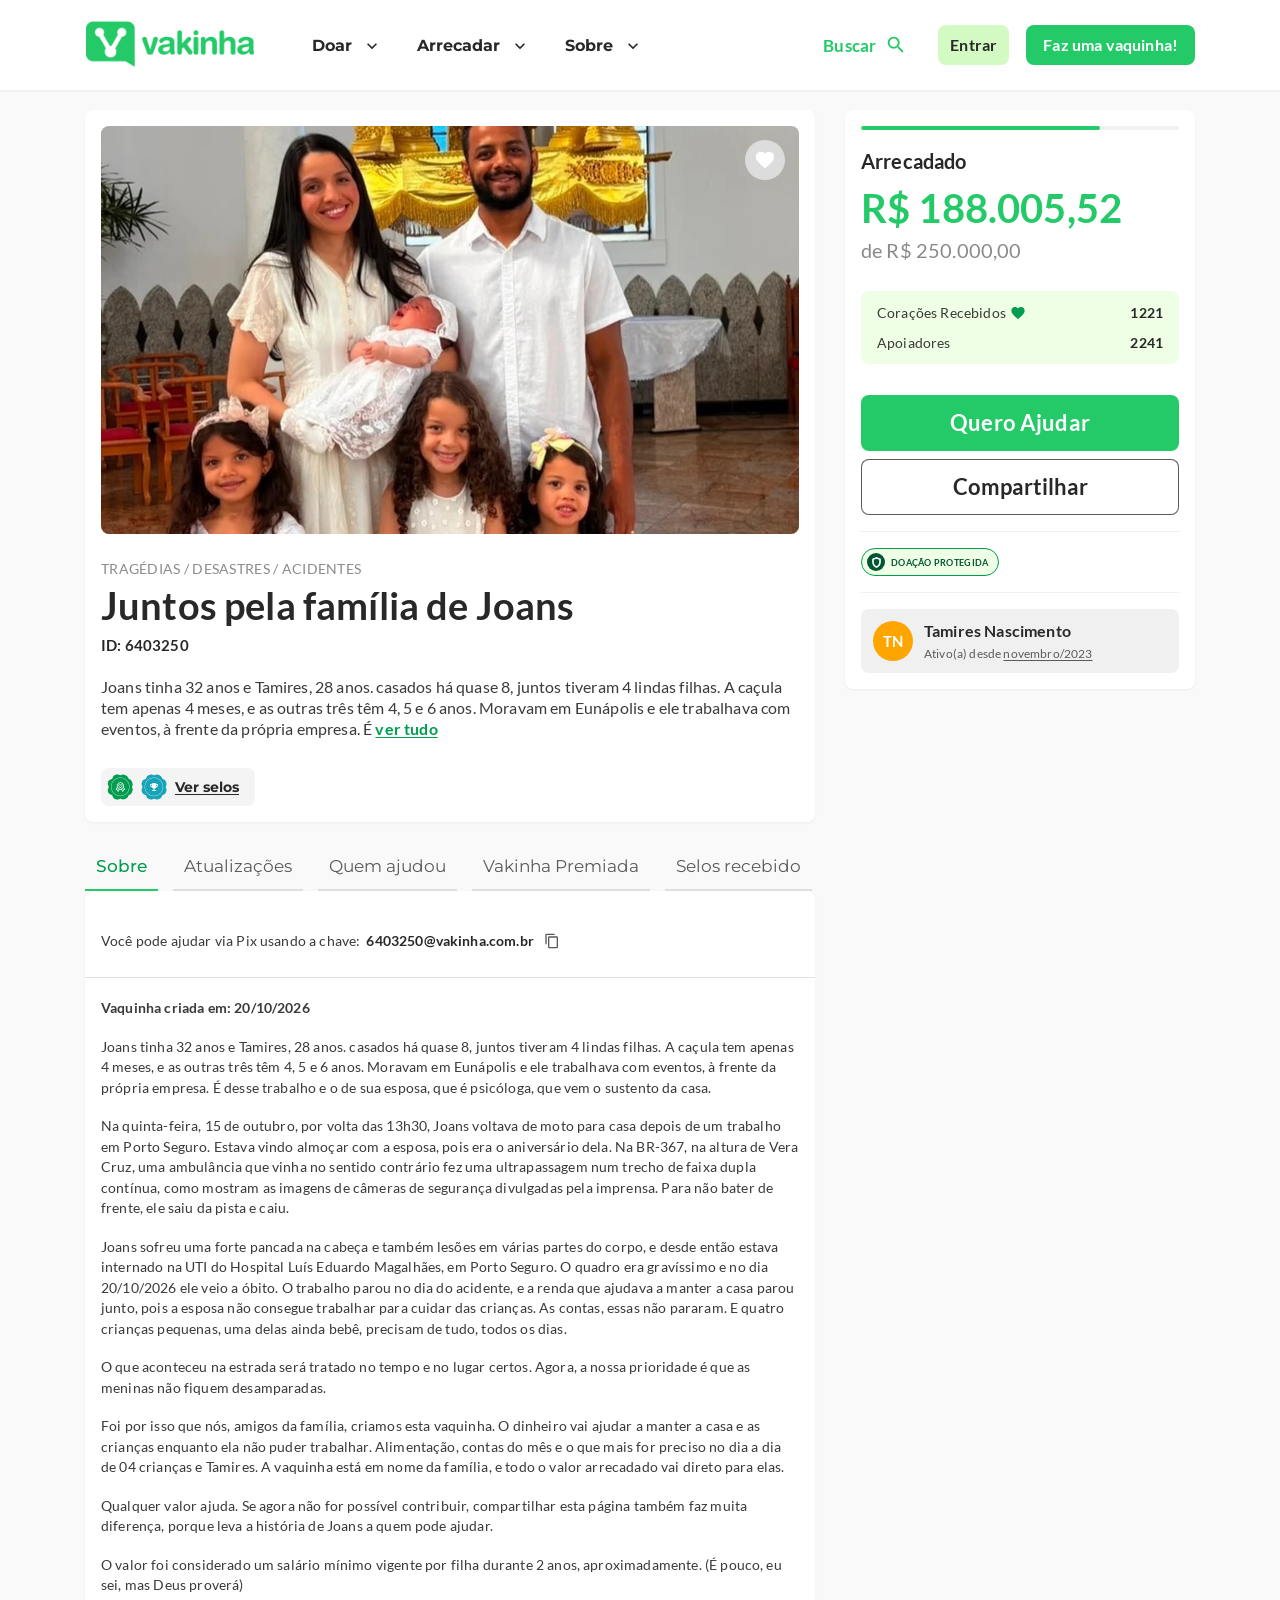
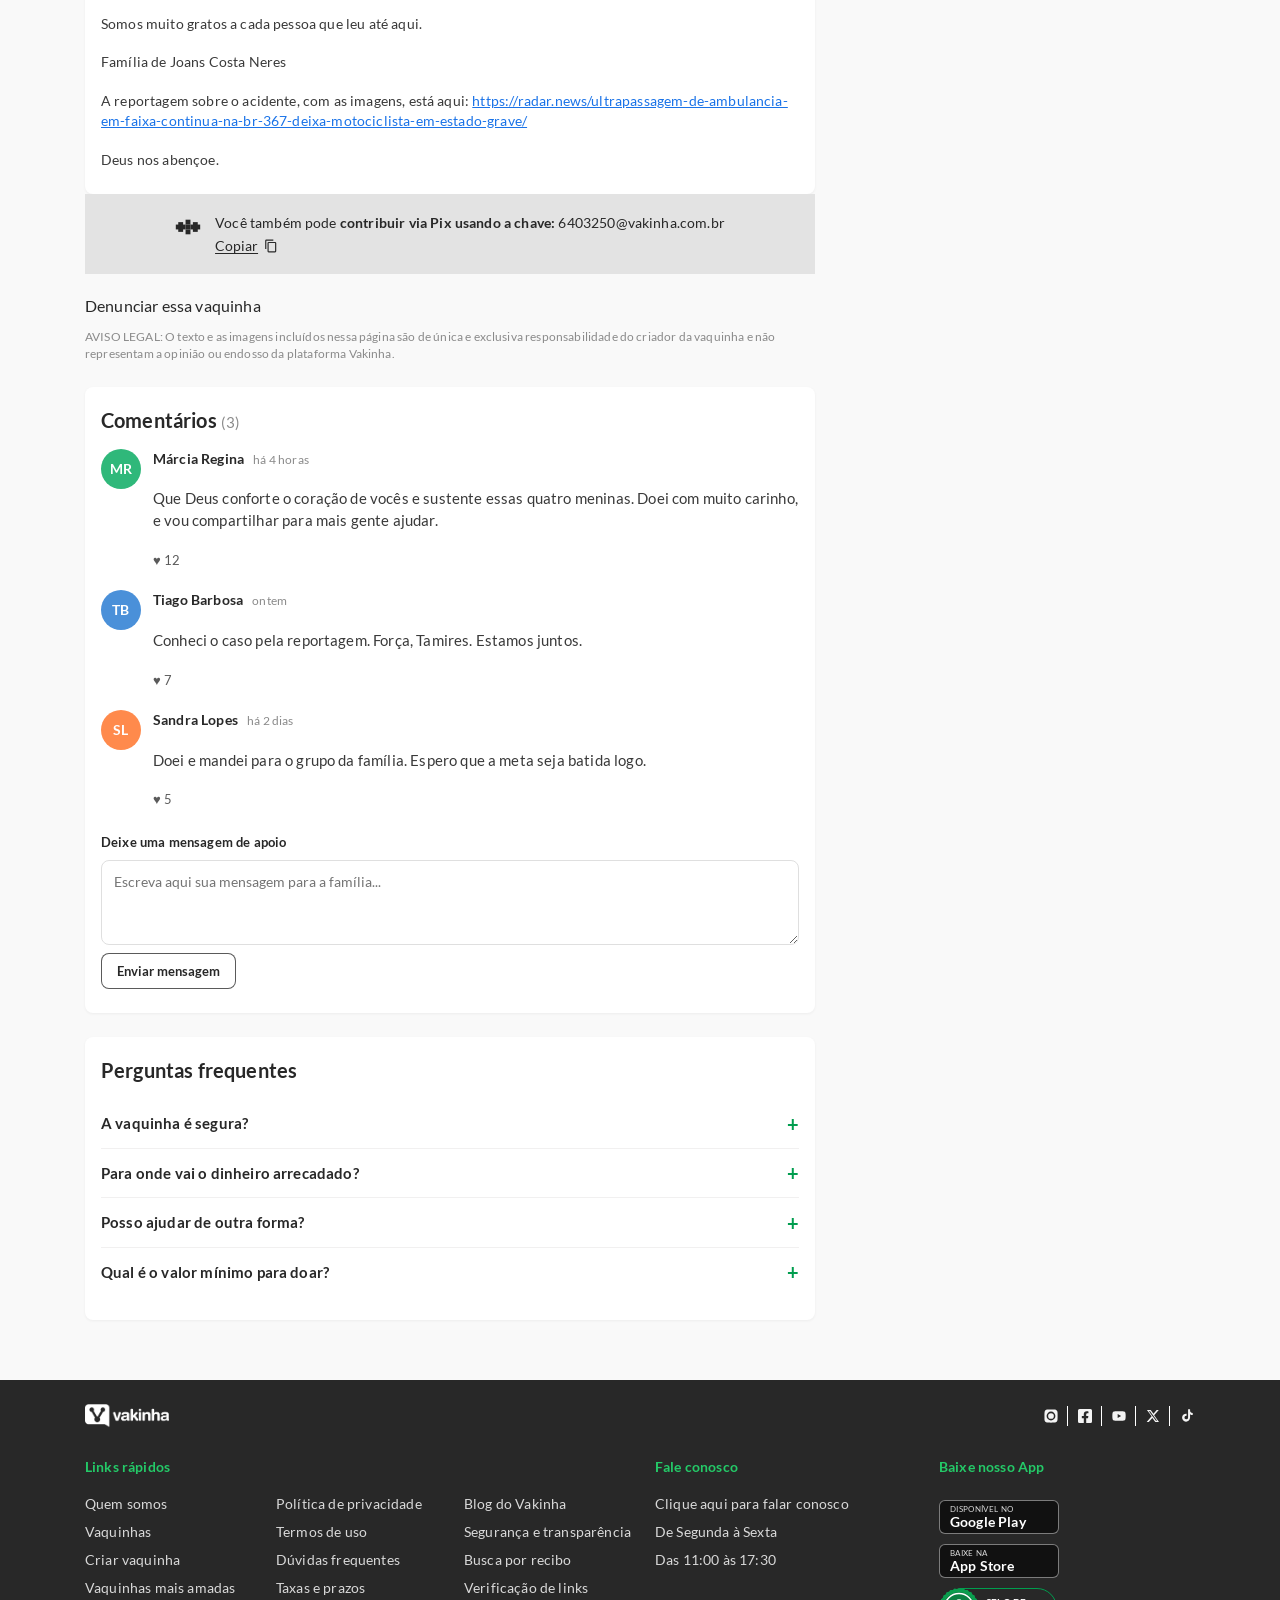
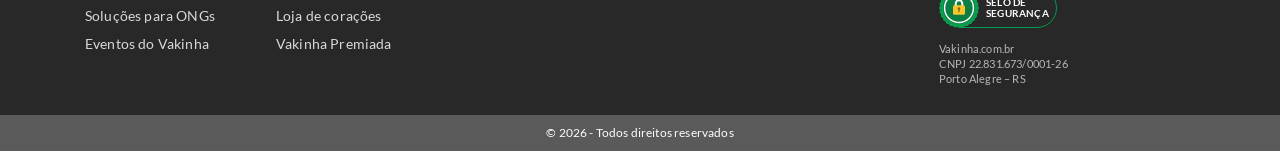
==== commit 4caf1d6c: "Remove a seção "Outras histórias também precisam de você!" A pedido do cliente, sai o bloco de 4 vaq" ====
--- a/index.html
+++ b/index.html
@@ -495,78 +495,6 @@
     </aside>
   </div>
 
-  <!-- ----------------------- outras histórias ----------------------- -->
-  <section class="relacionadas" aria-labelledby="titulo-relacionadas">
-    <div class="container">
-      <h2 class="relacionadas-titulo" id="titulo-relacionadas">Outras histórias também precisam de você!</h2>
-      <ul class="relacionadas-grid">
-        <li class="card card-relacionada">
-          <a class="relacionada-link" href="index.html">
-            <figure class="relacionada-figura">
-              <img src="assets/img/avatar-4.jpg" alt="" width="230" height="130" loading="lazy">
-              <span class="relacionada-coracao" aria-hidden="true">
-                <svg viewBox="0 0 24 24" width="17" height="17" focusable="false"><path d="M12 21.35l-1.45-1.32C5.4 15.36 2 12.28 2 8.5 2 5.42 4.42 3 7.5 3c1.74 0 3.41.81 4.5 2.09C13.09 3.81 14.76 3 16.5 3 19.58 3 22 5.42 22 8.5c0 3.78-3.4 6.86-8.55 11.54L12 21.35z"/></svg>
-              </span>
-            </figure>
-            <h3 class="relacionada-titulo">Reconstruir a Pradella Alimentos</h3>
-            <p class="relacionada-valor"><strong>R$ 131.961,06</strong> <span>de 2 mi</span></p>
-            <div class="progresso progresso-mini"><div class="progresso-fill" data-pct="6.6" style="width:6.6%"></div></div>
-            <p class="relacionada-meta">10 corações recebidos
-              <svg class="icone-coracao" viewBox="0 0 24 24" width="13" height="13" aria-hidden="true" focusable="false"><path d="M12 21.35l-1.45-1.32C5.4 15.36 2 12.28 2 8.5 2 5.42 4.42 3 7.5 3c1.74 0 3.41.81 4.5 2.09C13.09 3.81 14.76 3 16.5 3 19.58 3 22 5.42 22 8.5c0 3.78-3.4 6.86-8.55 11.54L12 21.35z"/></svg>
-            </p>
-          </a>
-        </li>
-        <li class="card card-relacionada">
-          <a class="relacionada-link" href="index.html">
-            <figure class="relacionada-figura">
-              <img src="assets/img/avatar-2.jpg" alt="" width="230" height="130" loading="lazy">
-              <span class="relacionada-coracao" aria-hidden="true">
-                <svg viewBox="0 0 24 24" width="17" height="17" focusable="false"><path d="M12 21.35l-1.45-1.32C5.4 15.36 2 12.28 2 8.5 2 5.42 4.42 3 7.5 3c1.74 0 3.41.81 4.5 2.09C13.09 3.81 14.76 3 16.5 3 19.58 3 22 5.42 22 8.5c0 3.78-3.4 6.86-8.55 11.54L12 21.35z"/></svg>
-              </span>
-            </figure>
-            <h3 class="relacionada-titulo">SOS Aeroclube Aeroeste – Unidos pela...</h3>
-            <p class="relacionada-valor"><strong>R$ 77.931,07</strong> <span>de 150 mil</span></p>
-            <div class="progresso progresso-mini"><div class="progresso-fill" data-pct="51.95" style="width:51.95%"></div></div>
-            <p class="relacionada-meta">5 corações recebidos
-              <svg class="icone-coracao" viewBox="0 0 24 24" width="13" height="13" aria-hidden="true" focusable="false"><path d="M12 21.35l-1.45-1.32C5.4 15.36 2 12.28 2 8.5 2 5.42 4.42 3 7.5 3c1.74 0 3.41.81 4.5 2.09C13.09 3.81 14.76 3 16.5 3 19.58 3 22 5.42 22 8.5c0 3.78-3.4 6.86-8.55 11.54L12 21.35z"/></svg>
-            </p>
-          </a>
-        </li>
-        <li class="card card-relacionada">
-          <a class="relacionada-link" href="index.html">
-            <figure class="relacionada-figura">
-              <img src="assets/img/avatar-1.jpg" alt="" width="230" height="130" loading="lazy">
-              <span class="relacionada-coracao" aria-hidden="true">
-                <svg viewBox="0 0 24 24" width="17" height="17" focusable="false"><path d="M12 21.35l-1.45-1.32C5.4 15.36 2 12.28 2 8.5 2 5.42 4.42 3 7.5 3c1.74 0 3.41.81 4.5 2.09C13.09 3.81 14.76 3 16.5 3 19.58 3 22 5.42 22 8.5c0 3.78-3.4 6.86-8.55 11.54L12 21.35z"/></svg>
-              </span>
-            </figure>
-            <h3 class="relacionada-titulo">Ajudem a trazer o corpo do meu filho Renan de...</h3>
-            <p class="relacionada-valor"><strong>R$ 45.470,00</strong> <span>de 100 mil</span></p>
-            <div class="progresso progresso-mini"><div class="progresso-fill" data-pct="45.47" style="width:45.47%"></div></div>
-            <p class="relacionada-meta">0 corações recebidos
-              <svg class="icone-coracao" viewBox="0 0 24 24" width="13" height="13" aria-hidden="true" focusable="false"><path d="M12 21.35l-1.45-1.32C5.4 15.36 2 12.28 2 8.5 2 5.42 4.42 3 7.5 3c1.74 0 3.41.81 4.5 2.09C13.09 3.81 14.76 3 16.5 3 19.58 3 22 5.42 22 8.5c0 3.78-3.4 6.86-8.55 11.54L12 21.35z"/></svg>
-            </p>
-          </a>
-        </li>
-        <li class="card card-relacionada">
-          <a class="relacionada-link" href="index.html">
-            <figure class="relacionada-figura">
-              <img src="assets/img/avatar-3.jpg" alt="" width="230" height="130" loading="lazy">
-              <span class="relacionada-coracao" aria-hidden="true">
-                <svg viewBox="0 0 24 24" width="17" height="17" focusable="false"><path d="M12 21.35l-1.45-1.32C5.4 15.36 2 12.28 2 8.5 2 5.42 4.42 3 7.5 3c1.74 0 3.41.81 4.5 2.09C13.09 3.81 14.76 3 16.5 3 19.58 3 22 5.42 22 8.5c0 3.78-3.4 6.86-8.55 11.54L12 21.35z"/></svg>
-              </span>
-            </figure>
-            <h3 class="relacionada-titulo">💚❤️ Ajude-nos a trazer o Raphael de volta para...</h3>
-            <p class="relacionada-valor"><strong>R$ 42.456,83</strong> <span>de 42 mil</span></p>
-            <div class="progresso progresso-mini"><div class="progresso-fill" data-pct="100" style="width:100%"></div></div>
-            <p class="relacionada-meta">1 corações recebidos
-              <svg class="icone-coracao" viewBox="0 0 24 24" width="13" height="13" aria-hidden="true" focusable="false"><path d="M12 21.35l-1.45-1.32C5.4 15.36 2 12.28 2 8.5 2 5.42 4.42 3 7.5 3c1.74 0 3.41.81 4.5 2.09C13.09 3.81 14.76 3 16.5 3 19.58 3 22 5.42 22 8.5c0 3.78-3.4 6.86-8.55 11.54L12 21.35z"/></svg>
-            </p>
-          </a>
-        </li>
-      </ul>
-    </div>
-  </section>
 </main>
 
 <!-- ============================= FOOTER ============================= -->
--- a/assets/css/style.css
+++ b/assets/css/style.css
@@ -19,11 +19,10 @@
      8. Abas + painéis (Sobre, Atualizações, Quem ajudou, Premiada, Selos)
      9. Sidebar de doação (progresso, valores, CTA, organizador)
     10. Seções extras (Comentários, FAQ)
-    11. Outras histórias
-    12. Footer
-    13. CTA fixa mobile / toast
-    14. Responsivo (1024 / 900 / 768 / 560 / 390)
-    15. Acessibilidade (foco, reduced motion)
+    11. Footer
+    12. CTA fixa mobile / toast
+    13. Responsivo (1024 / 900 / 768 / 560 / 390)
+    14. Acessibilidade (foco, reduced motion)
 
    MEDIDAS: extraídas da referência renderizada em 1440x900
      container 1110px · coluna esquerda 730px · gap 30px · sidebar 350px
@@ -814,80 +813,6 @@
   color: var(--muted2);
   padding-bottom: 16px;
 }
-
-/* --------------------------------------------- 11. OUTRAS HISTÓRIAS */
-.relacionadas {
-  background: #fff;
-  margin-top: 32px;
-  padding: 48px 0 44px;
-}
-.relacionadas-titulo {
-  font-size: 24px;
-  line-height: 1.3;
-  text-align: center;
-  margin-bottom: 28px;
-}
-.relacionadas-grid {
-  display: grid;
-  grid-template-columns: repeat(4, 1fr);
-  gap: 20px;
-}
-.card-relacionada {
-  padding: 12px;
-  transition: box-shadow .18s ease, transform .18s ease;
-}
-.card-relacionada:hover {
-  box-shadow: var(--sombra-card-hover);
-  transform: translateY(-2px);
-}
-.relacionada-figura {
-  position: relative;
-  border-radius: var(--raio);
-  overflow: hidden;
-  aspect-ratio: 230 / 130;
-  background: var(--faixa);
-}
-.relacionada-figura img { width: 100%; height: 100%; object-fit: cover; }
-.relacionada-coracao {
-  position: absolute;
-  top: 8px;
-  right: 8px;
-  width: 30px;
-  height: 30px;
-  display: flex;
-  align-items: center;
-  justify-content: center;
-  border-radius: 50%;
-  background: #dcdcdc;
-  color: #fff;
-}
-.relacionada-titulo {
-  margin-top: 12px;
-  font-size: 16px;
-  line-height: 1.35;
-  color: var(--titulo);
-  display: -webkit-box;
-  -webkit-line-clamp: 2;
-  -webkit-box-orient: vertical;
-  overflow: hidden;
-  min-height: 43px;
-}
-.relacionada-valor {
-  margin-top: 10px;
-  font-size: 15px;
-  color: var(--muted);
-}
-.relacionada-valor strong { color: var(--verde-esc); font-weight: 700; }
-.progresso-mini { height: 4px; margin-top: 8px; }
-.relacionada-meta {
-  display: flex;
-  align-items: center;
-  gap: 4px;
-  margin-top: 12px;
-  font-size: 13px;
-  color: var(--muted2);
-}
-.relacionada-meta .icone-coracao { width: 13px; height: 13px; color: var(--verde-esc); }
 
 /* ------------------------------------------------------------ 12. FOOTER */
 .footer {
@@ -1047,7 +972,6 @@
   .valor-grande { font-size: 34px; }
   .footer-colunas { grid-template-columns: repeat(3, 1fr); }
   .footer-col-app { grid-column: auto; }
-  .relacionadas-grid { grid-template-columns: repeat(2, 1fr); }
 }
 
 @media (max-width: 900px) {
@@ -1112,9 +1036,6 @@
   .btn-bloco { height: 50px; font-size: 17px; }
   .divisor-painel { margin-left: -16px; margin-right: -16px; }
   .pix-band-conteudo { flex-direction: column; align-items: center; text-align: center; }
-  .relacionadas { padding: 28px 0 32px; }
-  .relacionadas-titulo { font-size: 20px; }
-  .relacionadas-grid { grid-template-columns: repeat(2, 1fr); gap: 14px; }
   .footer-colunas { grid-template-columns: repeat(2, 1fr); }
   .footer-topo { flex-direction: column; align-items: flex-start; gap: 18px; }
 
@@ -1145,7 +1066,6 @@
 
 @media (max-width: 560px) {
   .container { padding: 0 12px; }
-  .relacionadas-grid { grid-template-columns: 1fr; }
   .footer-colunas { grid-template-columns: 1fr; }
   .footer-titulo-vazado { display: none; }
   .abas { gap: 4px; }
